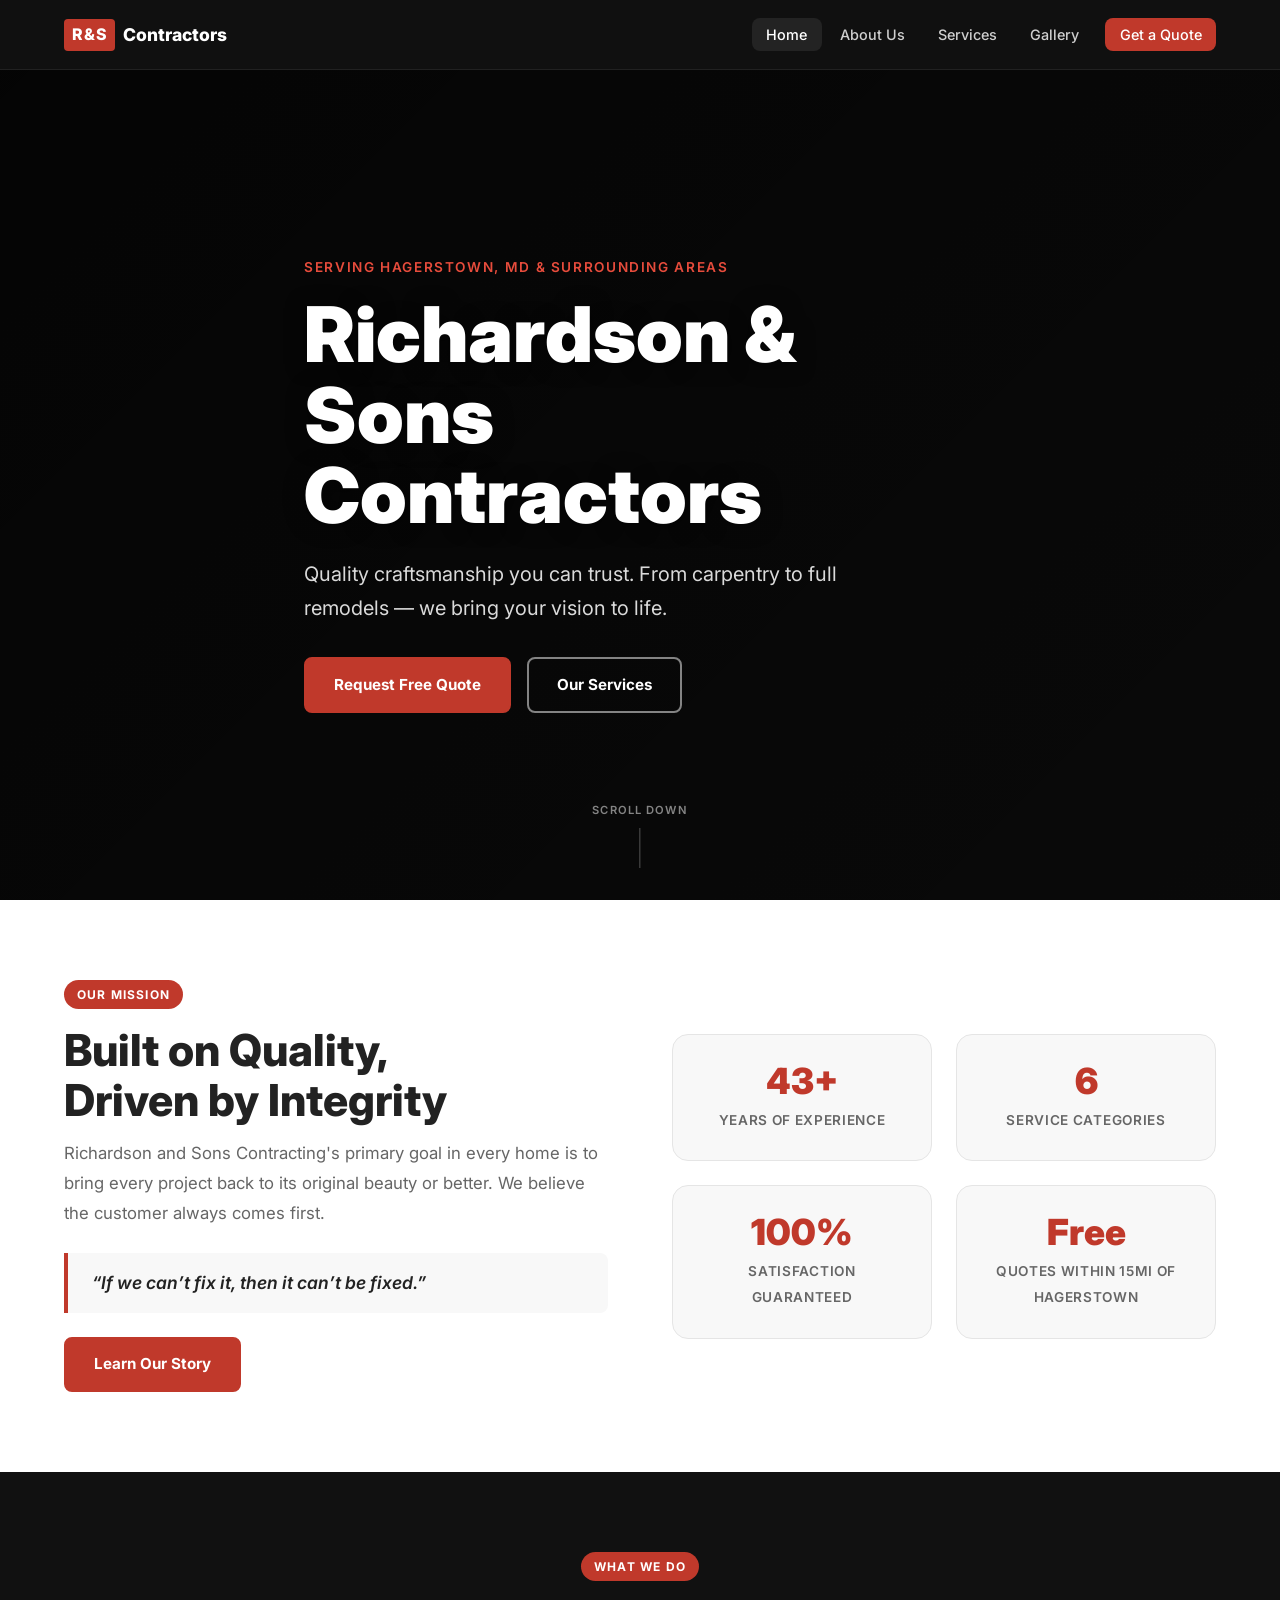
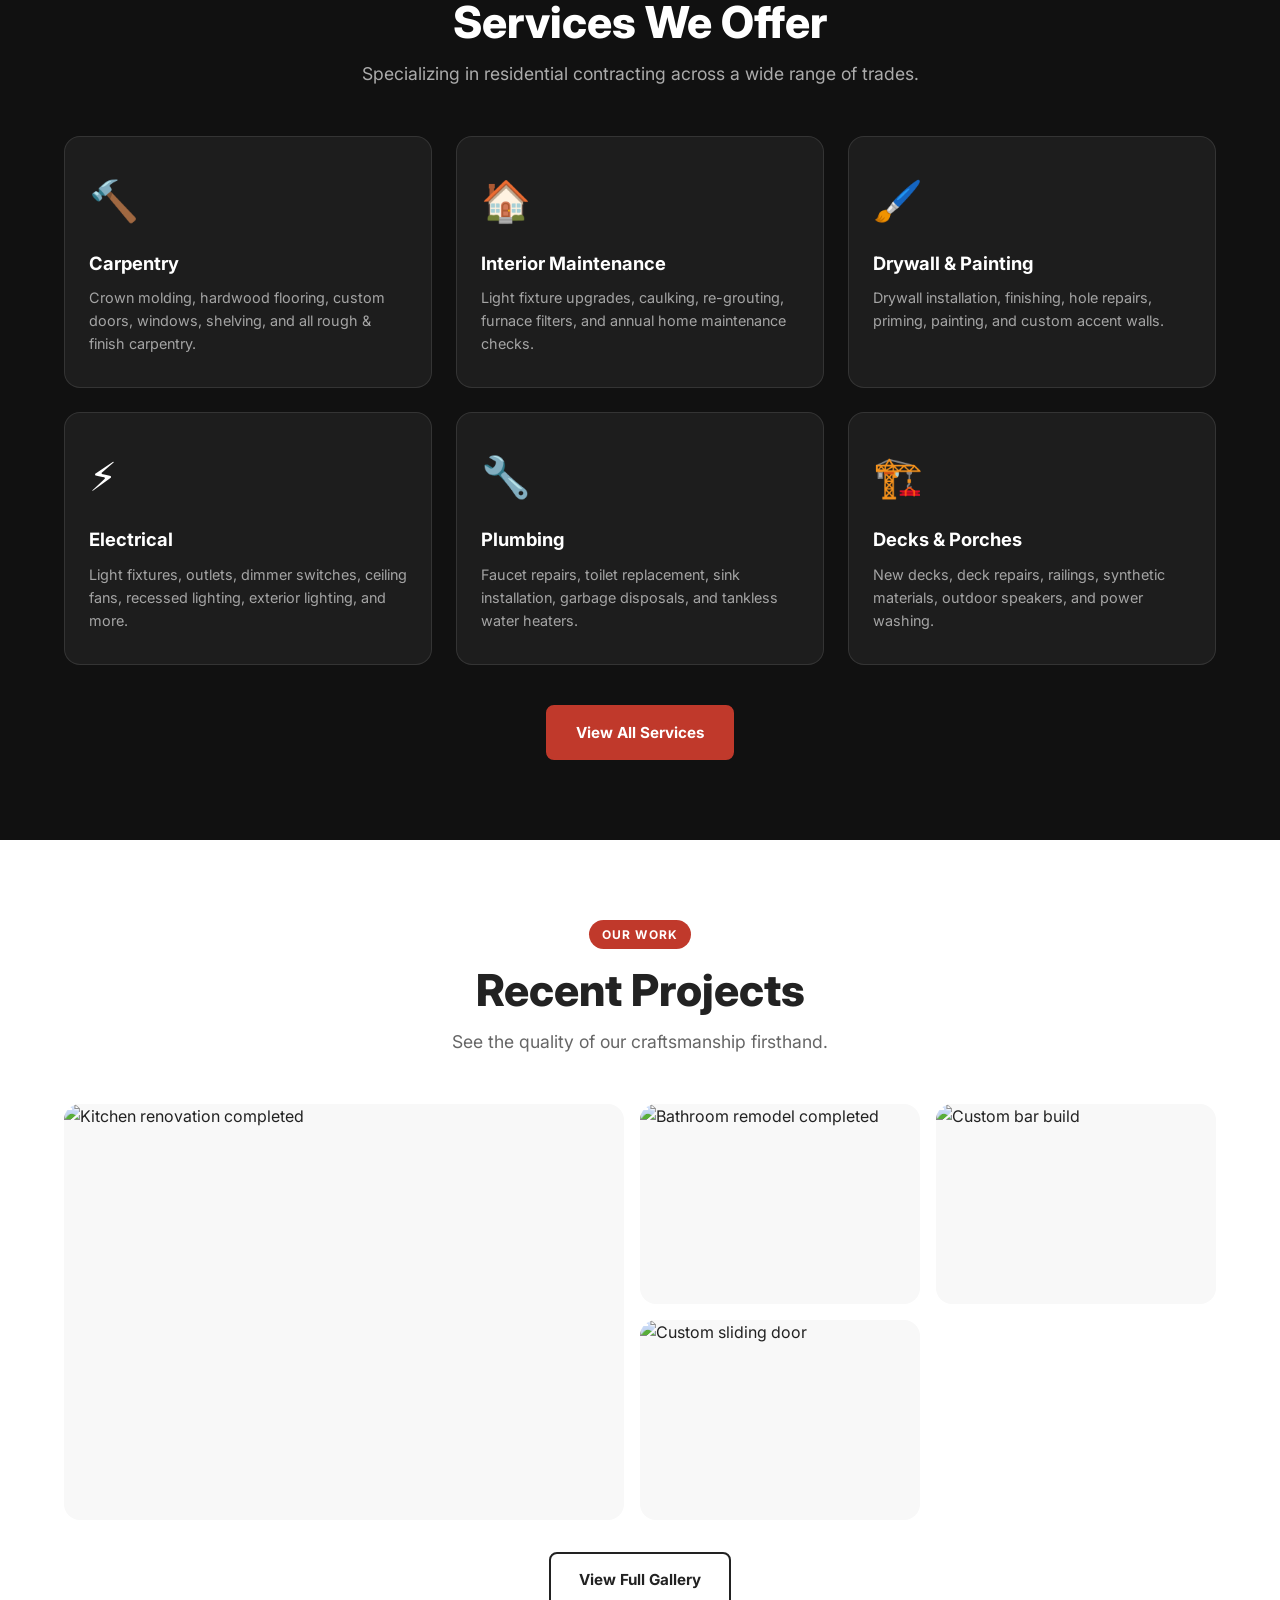
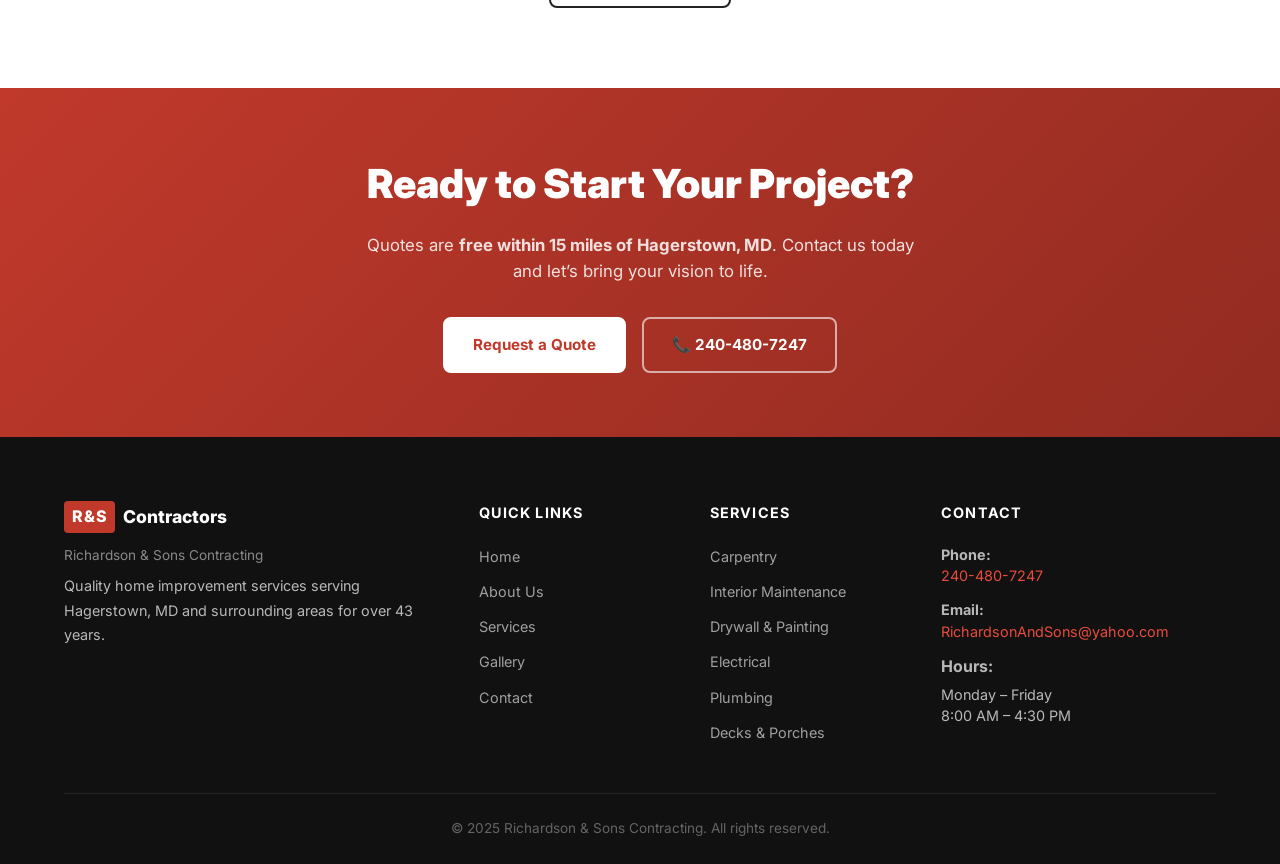
==== index.html @ 8975c7f4 "Add files via upload" ====
<!DOCTYPE html>
<html lang="en">
<head>
  <meta charset="UTF-8">
  <meta name="viewport" content="width=device-width, initial-scale=1.0">
  <meta name="description" content="Richardson & Sons Contractors - Professional home improvement services in Hagerstown, MD. Carpentry, Electrical, Plumbing, Drywall, Painting, Exterior & Interior Maintenance, Decks & Porches.">
  <title>Richardson & Sons Contractors | Home Improvement Hagerstown, MD</title>
  <link rel="stylesheet" href="css/style.css">
  <link rel="preconnect" href="https://fonts.googleapis.com">
  <link rel="preconnect" href="https://fonts.gstatic.com" crossorigin>
  <link href="https://fonts.googleapis.com/css2?family=Inter:wght@400;500;600;700;800;900&display=swap" rel="stylesheet">
</head>
<body>

  <!-- Navigation -->
  <header class="header" id="header">
    <nav class="nav container">
      <a href="index.html" class="nav__logo">
        <span class="logo-rs">R&amp;S</span>
        <span class="logo-text">Contractors</span>
      </a>
      <ul class="nav__menu" id="nav-menu">
        <li><a href="index.html" class="nav__link active">Home</a></li>
        <li><a href="about.html" class="nav__link">About Us</a></li>
        <li><a href="services.html" class="nav__link">Services</a></li>
        <li><a href="gallery.html" class="nav__link">Gallery</a></li>
        <li><a href="contact.html" class="nav__link nav__cta">Get a Quote</a></li>
      </ul>
      <button class="nav__hamburger" id="nav-toggle" aria-label="Toggle menu">
        <span></span><span></span><span></span>
      </button>
    </nav>
  </header>

  <!-- Hero Section -->
  <section class="hero">
    <div class="hero__overlay"></div>
    <div class="hero__content container">
      <p class="hero__eyebrow">Serving Hagerstown, MD &amp; Surrounding Areas</p>
      <h1 class="hero__title">Richardson &amp; Sons<br>Contractors</h1>
      <p class="hero__subtitle">Quality craftsmanship you can trust. From carpentry to full remodels &mdash; we bring your vision to life.</p>
      <div class="hero__actions">
        <a href="contact.html" class="btn btn--primary">Request Free Quote</a>
        <a href="services.html" class="btn btn--outline">Our Services</a>
      </div>
    </div>
    <div class="hero__scroll">
      <span>Scroll Down</span>
      <div class="hero__scroll-line"></div>
    </div>
  </section>

  <!-- Mission / Stats -->
  <section class="mission section">
    <div class="container">
      <div class="mission__grid">
        <div class="mission__content">
          <span class="section__tag">Our Mission</span>
          <h2 class="section__title">Built on Quality,<br>Driven by Integrity</h2>
          <p class="mission__text">Richardson and Sons Contracting's primary goal in every home is to bring every project back to its original beauty or better. We believe the customer always comes first.</p>
          <blockquote class="mission__quote">
            &ldquo;If we can&rsquo;t fix it, then it can&rsquo;t be fixed.&rdquo;
          </blockquote>
          <a href="about.html" class="btn btn--primary">Learn Our Story</a>
        </div>
        <div class="mission__stats">
          <div class="stat-card">
            <span class="stat-card__number">43+</span>
            <span class="stat-card__label">Years of Experience</span>
          </div>
          <div class="stat-card">
            <span class="stat-card__number">6</span>
            <span class="stat-card__label">Service Categories</span>
          </div>
          <div class="stat-card">
            <span class="stat-card__number">100%</span>
            <span class="stat-card__label">Satisfaction Guaranteed</span>
          </div>
          <div class="stat-card">
            <span class="stat-card__number">Free</span>
            <span class="stat-card__label">Quotes Within 15mi of Hagerstown</span>
          </div>
        </div>
      </div>
    </div>
  </section>

  <!-- Services Preview -->
  <section class="services-preview section section--dark">
    <div class="container">
      <div class="section__header">
        <span class="section__tag">What We Do</span>
        <h2 class="section__title">Services We Offer</h2>
        <p class="section__subtitle">Specializing in residential contracting across a wide range of trades.</p>
      </div>
      <div class="services__grid">
        <a href="services.html#carpentry" class="service-card">
          <div class="service-card__icon">🔨</div>
          <h3 class="service-card__title">Carpentry</h3>
          <p class="service-card__desc">Crown molding, hardwood flooring, custom doors, windows, shelving, and all rough &amp; finish carpentry.</p>
        </a>
        <a href="services.html#interior" class="service-card">
          <div class="service-card__icon">🏠</div>
          <h3 class="service-card__title">Interior Maintenance</h3>
          <p class="service-card__desc">Light fixture upgrades, caulking, re-grouting, furnace filters, and annual home maintenance checks.</p>
        </a>
        <a href="services.html#drywall" class="service-card">
          <div class="service-card__icon">🖌️</div>
          <h3 class="service-card__title">Drywall &amp; Painting</h3>
          <p class="service-card__desc">Drywall installation, finishing, hole repairs, priming, painting, and custom accent walls.</p>
        </a>
        <a href="services.html#electrical" class="service-card">
          <div class="service-card__icon">⚡</div>
          <h3 class="service-card__title">Electrical</h3>
          <p class="service-card__desc">Light fixtures, outlets, dimmer switches, ceiling fans, recessed lighting, exterior lighting, and more.</p>
        </a>
        <a href="services.html#plumbing" class="service-card">
          <div class="service-card__icon">🔧</div>
          <h3 class="service-card__title">Plumbing</h3>
          <p class="service-card__desc">Faucet repairs, toilet replacement, sink installation, garbage disposals, and tankless water heaters.</p>
        </a>
        <a href="services.html#decks" class="service-card">
          <div class="service-card__icon">🏗️</div>
          <h3 class="service-card__title">Decks &amp; Porches</h3>
          <p class="service-card__desc">New decks, deck repairs, railings, synthetic materials, outdoor speakers, and power washing.</p>
        </a>
      </div>
      <div class="services-preview__cta">
        <a href="services.html" class="btn btn--primary">View All Services</a>
      </div>
    </div>
  </section>

  <!-- Gallery Preview -->
  <section class="gallery-preview section">
    <div class="container">
      <div class="section__header">
        <span class="section__tag">Our Work</span>
        <h2 class="section__title">Recent Projects</h2>
        <p class="section__subtitle">See the quality of our craftsmanship firsthand.</p>
      </div>
      <div class="gallery-preview__grid">
        <div class="gallery-item gallery-item--large">
          <img src="images/gallery/kitchen-after.jpg" alt="Kitchen renovation completed" loading="lazy">
          <div class="gallery-item__overlay"><span>Kitchen Renovation</span></div>
        </div>
        <div class="gallery-item">
          <img src="images/gallery/bathroom-after.jpg" alt="Bathroom remodel completed" loading="lazy">
          <div class="gallery-item__overlay"><span>Bathroom Remodel</span></div>
        </div>
        <div class="gallery-item">
          <img src="images/gallery/custom-bar.jpg" alt="Custom bar build" loading="lazy">
          <div class="gallery-item__overlay"><span>Custom Bar</span></div>
        </div>
        <div class="gallery-item">
          <img src="images/gallery/sliding-door.jpg" alt="Custom sliding door" loading="lazy">
          <div class="gallery-item__overlay"><span>Custom Sliding Door</span></div>
        </div>
      </div>
      <div class="gallery-preview__cta">
        <a href="gallery.html" class="btn btn--secondary">View Full Gallery</a>
      </div>
    </div>
  </section>

  <!-- CTA Banner -->
  <section class="cta-banner">
    <div class="container">
      <div class="cta-banner__content">
        <h2 class="cta-banner__title">Ready to Start Your Project?</h2>
        <p class="cta-banner__text">Quotes are <strong>free within 15 miles of Hagerstown, MD</strong>. Contact us today and let&rsquo;s bring your vision to life.</p>
        <div class="cta-banner__actions">
          <a href="contact.html" class="btn btn--white">Request a Quote</a>
          <a href="tel:2404807247" class="btn btn--outline-white">📞 240-480-7247</a>
        </div>
      </div>
    </div>
  </section>

  <!-- Footer -->
  <footer class="footer">
    <div class="container">
      <div class="footer__grid">
        <div class="footer__brand">
          <a href="index.html" class="nav__logo">
            <span class="logo-rs">R&amp;S</span>
            <span class="logo-text">Contractors</span>
          </a>
          <p class="footer__tagline">Richardson &amp; Sons Contracting</p>
          <p class="footer__desc">Quality home improvement services serving Hagerstown, MD and surrounding areas for over 43 years.</p>
        </div>
        <div class="footer__nav">
          <h4 class="footer__heading">Quick Links</h4>
          <ul>
            <li><a href="index.html">Home</a></li>
            <li><a href="about.html">About Us</a></li>
            <li><a href="services.html">Services</a></li>
            <li><a href="gallery.html">Gallery</a></li>
            <li><a href="contact.html">Contact</a></li>
          </ul>
        </div>
        <div class="footer__services">
          <h4 class="footer__heading">Services</h4>
          <ul>
            <li><a href="services.html#carpentry">Carpentry</a></li>
            <li><a href="services.html#interior">Interior Maintenance</a></li>
            <li><a href="services.html#drywall">Drywall &amp; Painting</a></li>
            <li><a href="services.html#electrical">Electrical</a></li>
            <li><a href="services.html#plumbing">Plumbing</a></li>
            <li><a href="services.html#decks">Decks &amp; Porches</a></li>
          </ul>
        </div>
        <div class="footer__contact">
          <h4 class="footer__heading">Contact</h4>
          <p><strong>Phone:</strong><br><a href="tel:2404807247">240-480-7247</a></p>
          <p><strong>Email:</strong><br><a href="mailto:RichardsonAndSons@yahoo.com">RichardsonAndSons@yahoo.com</a></p>
          <div class="footer__hours">
            <strong>Hours:</strong>
            <p>Monday – Friday<br>8:00 AM – 4:30 PM</p>
          </div>
        </div>
      </div>
      <div class="footer__bottom">
        <p>&copy; 2025 Richardson &amp; Sons Contracting. All rights reserved.</p>
      </div>
    </div>
  </footer>

  <script src="js/main.js"></script>
</body>
</html>
---- css/style.css ----
/* =============================
   R&S Contractors - Main Styles
   ============================= */

/* --- Reset & Base --- */
*, *::before, *::after { box-sizing: border-box; margin: 0; padding: 0; }

:root {
  --color-primary: #c0392b;
  --color-primary-dark: #922b21;
  --color-primary-light: #e74c3c;
  --color-dark: #111111;
  --color-dark-2: #1a1a1a;
  --color-dark-3: #222222;
  --color-mid: #444444;
  --color-light: #f8f8f8;
  --color-white: #ffffff;
  --color-text: #222222;
  --color-text-muted: #666666;
  --color-border: #e5e5e5;
  --font: 'Inter', system-ui, -apple-system, sans-serif;
  --radius: 8px;
  --radius-lg: 16px;
  --shadow: 0 4px 20px rgba(0,0,0,0.08);
  --shadow-lg: 0 8px 40px rgba(0,0,0,0.15);
  --transition: 0.25s ease;
  --container: 1200px;
  --nav-height: 70px;
}

html { scroll-behavior: smooth; font-size: 16px; }

body {
  font-family: var(--font);
  color: var(--color-text);
  background: var(--color-white);
  line-height: 1.6;
  overflow-x: hidden;
}

img { max-width: 100%; height: auto; display: block; }
a { color: inherit; text-decoration: none; }
ul { list-style: none; }

/* --- Container --- */
.container {
  max-width: var(--container);
  margin: 0 auto;
  padding: 0 1.5rem;
}

/* --- Sections --- */
.section { padding: 5rem 0; }
.section--dark { background: var(--color-dark); color: var(--color-white); }
.section--light { background: var(--color-light); }

.section__header { text-align: center; margin-bottom: 3rem; }
.section__tag {
  display: inline-block;
  background: var(--color-primary);
  color: white;
  font-size: 0.75rem;
  font-weight: 700;
  text-transform: uppercase;
  letter-spacing: 0.1em;
  padding: 0.3rem 0.8rem;
  border-radius: 100px;
  margin-bottom: 1rem;
}
.section__title {
  font-size: clamp(1.75rem, 4vw, 2.75rem);
  font-weight: 800;
  line-height: 1.15;
  margin-bottom: 0.75rem;
}
.section--dark .section__title { color: var(--color-white); }
.section__subtitle {
  font-size: 1.1rem;
  color: var(--color-text-muted);
  max-width: 600px;
  margin: 0 auto;
}
.section--dark .section__subtitle { color: rgba(255,255,255,0.65); }

/* --- Buttons --- */
.btn {
  display: inline-flex;
  align-items: center;
  gap: 0.5rem;
  padding: 0.85rem 1.75rem;
  border-radius: var(--radius);
  font-weight: 700;
  font-size: 0.95rem;
  cursor: pointer;
  border: 2px solid transparent;
  transition: all var(--transition);
  text-align: center;
  white-space: nowrap;
}
.btn--primary {
  background: var(--color-primary);
  color: white;
  border-color: var(--color-primary);
}
.btn--primary:hover { background: var(--color-primary-dark); border-color: var(--color-primary-dark); transform: translateY(-2px); }
.btn--secondary {
  background: transparent;
  color: var(--color-text);
  border-color: var(--color-text);
}
.btn--secondary:hover { background: var(--color-text); color: white; }
.btn--outline {
  background: transparent;
  color: white;
  border-color: rgba(255,255,255,0.5);
}
.btn--outline:hover { background: rgba(255,255,255,0.1); border-color: white; }
.btn--outline-white {
  background: transparent;
  color: white;
  border-color: rgba(255,255,255,0.6);
}
.btn--outline-white:hover { background: rgba(255,255,255,0.15); }
.btn--white {
  background: white;
  color: var(--color-primary);
  border-color: white;
}
.btn--white:hover { background: var(--color-light); }
.btn--full { width: 100%; justify-content: center; }

/* =============================
   NAVIGATION
   ============================= */
.header {
  position: fixed;
  top: 0; left: 0; right: 0;
  z-index: 100;
  background: rgba(17,17,17,0.95);
  backdrop-filter: blur(10px);
  border-bottom: 1px solid rgba(255,255,255,0.07);
  height: var(--nav-height);
  transition: background var(--transition);
}
.nav {
  display: flex;
  align-items: center;
  justify-content: space-between;
  height: var(--nav-height);
}
.nav__logo {
  display: flex;
  align-items: center;
  gap: 0.5rem;
  font-weight: 800;
  font-size: 1.1rem;
}
.logo-rs {
  background: var(--color-primary);
  color: white;
  padding: 0.2rem 0.5rem;
  border-radius: 4px;
  font-size: 1rem;
  letter-spacing: 0.05em;
}
.logo-text { color: white; }

.nav__menu {
  display: flex;
  align-items: center;
  gap: 0.25rem;
}
.nav__link {
  color: rgba(255,255,255,0.8);
  font-weight: 500;
  font-size: 0.9rem;
  padding: 0.5rem 0.9rem;
  border-radius: var(--radius);
  transition: all var(--transition);
}
.nav__link:hover, .nav__link.active { color: white; background: rgba(255,255,255,0.08); }
.nav__cta {
  background: var(--color-primary) !important;
  color: white !important;
  margin-left: 0.5rem;
}
.nav__cta:hover { background: var(--color-primary-dark) !important; }

.nav__hamburger {
  display: none;
  flex-direction: column;
  gap: 5px;
  background: none;
  border: none;
  cursor: pointer;
  padding: 0.5rem;
}
.nav__hamburger span {
  display: block;
  width: 24px;
  height: 2px;
  background: white;
  border-radius: 2px;
  transition: all var(--transition);
}
.nav__hamburger.active span:nth-child(1) { transform: translateY(7px) rotate(45deg); }
.nav__hamburger.active span:nth-child(2) { opacity: 0; }
.nav__hamburger.active span:nth-child(3) { transform: translateY(-7px) rotate(-45deg); }

/* =============================
   HERO
   ============================= */
.hero {
  min-height: 100vh;
  position: relative;
  display: flex;
  align-items: center;
  background: url('../images/hero-bg.jpg') center/cover no-repeat;
  background-color: var(--color-dark);
  padding-top: var(--nav-height);
}
.hero__overlay {
  position: absolute; inset: 0;
  background: linear-gradient(135deg, rgba(0,0,0,0.75) 0%, rgba(0,0,0,0.45) 100%);
}
.hero__content {
  position: relative;
  z-index: 1;
  color: white;
  max-width: 720px;
  padding: 4rem 1.5rem;
}
.hero__eyebrow {
  font-size: 0.85rem;
  font-weight: 600;
  text-transform: uppercase;
  letter-spacing: 0.12em;
  color: var(--color-primary-light);
  margin-bottom: 1rem;
}
.hero__title {
  font-size: clamp(2.5rem, 6vw, 5rem);
  font-weight: 900;
  line-height: 1.05;
  margin-bottom: 1.25rem;
  text-shadow: 0 2px 20px rgba(0,0,0,0.5);
}
.hero__subtitle {
  font-size: clamp(1rem, 2vw, 1.25rem);
  color: rgba(255,255,255,0.85);
  margin-bottom: 2rem;
  max-width: 560px;
  line-height: 1.7;
}
.hero__actions { display: flex; gap: 1rem; flex-wrap: wrap; }
.hero__scroll {
  position: absolute;
  bottom: 2rem;
  left: 50%;
  transform: translateX(-50%);
  display: flex;
  flex-direction: column;
  align-items: center;
  gap: 0.5rem;
  color: rgba(255,255,255,0.5);
  font-size: 0.7rem;
  font-weight: 600;
  text-transform: uppercase;
  letter-spacing: 0.1em;
}
.hero__scroll-line {
  width: 1px;
  height: 40px;
  background: rgba(255,255,255,0.3);
  animation: scrollPulse 1.5s ease-in-out infinite;
}
@keyframes scrollPulse {
  0%, 100% { opacity: 0.3; transform: scaleY(1); }
  50% { opacity: 1; transform: scaleY(1.2); }
}

/* =============================
   PAGE HERO
   ============================= */
.page-hero {
  min-height: 35vh;
  position: relative;
  display: flex;
  align-items: flex-end;
  background: url('../images/hero-bg.jpg') center/cover no-repeat;
  background-color: var(--color-dark);
  padding-top: var(--nav-height);
}
.page-hero__overlay {
  position: absolute; inset: 0;
  background: linear-gradient(to bottom, rgba(0,0,0,0.5), rgba(0,0,0,0.75));
}
.page-hero__content {
  position: relative;
  z-index: 1;
  color: white;
  padding: 3rem 1.5rem;
}
.page-hero__title {
  font-size: clamp(2rem, 5vw, 3.5rem);
  font-weight: 900;
  line-height: 1.1;
  margin-top: 0.5rem;
}

/* =============================
   MISSION
   ============================= */
.mission__grid {
  display: grid;
  grid-template-columns: 1fr 1fr;
  gap: 4rem;
  align-items: center;
}
.mission__text {
  font-size: 1.05rem;
  color: var(--color-text-muted);
  margin-bottom: 1.25rem;
  line-height: 1.8;
}
.mission__quote {
  border-left: 4px solid var(--color-primary);
  padding: 1rem 1.5rem;
  margin: 1.5rem 0;
  font-style: italic;
  font-size: 1.1rem;
  font-weight: 600;
  color: var(--color-text);
  background: var(--color-light);
  border-radius: 0 var(--radius) var(--radius) 0;
}
.mission__stats {
  display: grid;
  grid-template-columns: 1fr 1fr;
  gap: 1.5rem;
}
.stat-card {
  background: var(--color-light);
  border-radius: var(--radius-lg);
  padding: 1.75rem 1.5rem;
  text-align: center;
  border: 1px solid var(--color-border);
  transition: all var(--transition);
}
.stat-card:hover { transform: translateY(-4px); box-shadow: var(--shadow); }
.stat-card__number {
  display: block;
  font-size: 2.25rem;
  font-weight: 900;
  color: var(--color-primary);
  line-height: 1;
  margin-bottom: 0.5rem;
}
.stat-card__label {
  font-size: 0.85rem;
  font-weight: 600;
  color: var(--color-text-muted);
  text-transform: uppercase;
  letter-spacing: 0.05em;
}

/* =============================
   SERVICES PREVIEW
   ============================= */
.services__grid {
  display: grid;
  grid-template-columns: repeat(3, 1fr);
  gap: 1.5rem;
  margin-bottom: 2.5rem;
}
.service-card {
  background: rgba(255,255,255,0.05);
  border: 1px solid rgba(255,255,255,0.1);
  border-radius: var(--radius-lg);
  padding: 2rem 1.5rem;
  display: block;
  transition: all var(--transition);
  cursor: pointer;
}
.service-card:hover {
  background: rgba(255,255,255,0.08);
  border-color: var(--color-primary);
  transform: translateY(-4px);
}
.service-card__icon { font-size: 2.5rem; margin-bottom: 1rem; }
.service-card__title {
  font-size: 1.15rem;
  font-weight: 700;
  color: white;
  margin-bottom: 0.5rem;
}
.service-card__desc {
  font-size: 0.9rem;
  color: rgba(255,255,255,0.6);
  line-height: 1.6;
}
.services-preview__cta { text-align: center; margin-top: 1rem; }

/* =============================
   GALLERY PREVIEW
   ============================= */
.gallery-preview__grid {
  display: grid;
  grid-template-columns: 2fr 1fr 1fr;
  grid-template-rows: auto auto;
  gap: 1rem;
  margin-bottom: 2rem;
}
.gallery-item { position: relative; overflow: hidden; border-radius: var(--radius-lg); background: var(--color-light); }
.gallery-item img {
  width: 100%;
  height: 100%;
  object-fit: cover;
  transition: transform 0.4s ease;
  min-height: 200px;
}
.gallery-item:hover img { transform: scale(1.05); }
.gallery-item--large { grid-row: span 2; }
.gallery-item--large img { min-height: 400px; }
.gallery-item__overlay {
  position: absolute; inset: 0;
  background: linear-gradient(to top, rgba(0,0,0,0.6) 0%, transparent 60%);
  display: flex;
  align-items: flex-end;
  padding: 1.25rem;
  opacity: 0;
  transition: opacity var(--transition);
}
.gallery-item:hover .gallery-item__overlay { opacity: 1; }
.gallery-item__overlay span {
  color: white;
  font-weight: 700;
  font-size: 0.95rem;
}
.gallery-preview__cta { text-align: center; }

/* =============================
   CTA BANNER
   ============================= */
.cta-banner {
  background: linear-gradient(135deg, var(--color-primary), var(--color-primary-dark));
  padding: 4rem 0;
}
.cta-banner__content { text-align: center; color: white; }
.cta-banner__title {
  font-size: clamp(1.75rem, 4vw, 2.5rem);
  font-weight: 900;
  margin-bottom: 1rem;
}
.cta-banner__text {
  font-size: 1.05rem;
  color: rgba(255,255,255,0.85);
  margin-bottom: 2rem;
  max-width: 560px;
  margin-left: auto;
  margin-right: auto;
}
.cta-banner__actions { display: flex; gap: 1rem; justify-content: center; flex-wrap: wrap; }

/* =============================
   FOOTER
   ============================= */
.footer {
  background: var(--color-dark);
  color: rgba(255,255,255,0.7);
  padding: 4rem 0 0;
}
.footer__grid {
  display: grid;
  grid-template-columns: 2fr 1fr 1fr 1.5fr;
  gap: 3rem;
  padding-bottom: 3rem;
  border-bottom: 1px solid rgba(255,255,255,0.08);
}
.footer__tagline { color: rgba(255,255,255,0.5); font-size: 0.85rem; margin: 0.75rem 0 0.5rem; }
.footer__desc { font-size: 0.9rem; line-height: 1.7; }
.footer__heading {
  color: white;
  font-weight: 700;
  font-size: 0.9rem;
  text-transform: uppercase;
  letter-spacing: 0.08em;
  margin-bottom: 1.25rem;
}
.footer__nav ul, .footer__services ul {
  display: flex;
  flex-direction: column;
  gap: 0.6rem;
}
.footer__nav a, .footer__services a {
  font-size: 0.9rem;
  color: rgba(255,255,255,0.6);
  transition: color var(--transition);
}
.footer__nav a:hover, .footer__services a:hover { color: white; }
.footer__contact p { font-size: 0.9rem; margin-bottom: 0.75rem; line-height: 1.5; }
.footer__contact a { color: var(--color-primary-light); }
.footer__contact a:hover { text-decoration: underline; }
.footer__hours { margin-top: 0.75rem; }
.footer__hours p { margin-top: 0.25rem; font-size: 0.9rem; }
.footer__bottom {
  padding: 1.5rem 0;
  text-align: center;
  font-size: 0.85rem;
  color: rgba(255,255,255,0.35);
}

/* =============================
   ABOUT PAGE
   ============================= */
.about__grid {
  display: grid;
  grid-template-columns: 1fr 1.2fr;
  gap: 4rem;
  align-items: start;
}
.about__image-wrapper {
  position: relative;
  border-radius: var(--radius-lg);
  overflow: hidden;
}
.about__image-wrapper img {
  width: 100%;
  object-fit: cover;
  border-radius: var(--radius-lg);
}
.about__image-badge {
  position: absolute;
  bottom: 1.5rem;
  right: 1.5rem;
  background: var(--color-primary);
  color: white;
  padding: 1rem 1.25rem;
  border-radius: var(--radius);
  text-align: center;
}
.badge__number { display: block; font-size: 1.75rem; font-weight: 900; line-height: 1; }
.badge__label { font-size: 0.7rem; font-weight: 600; text-transform: uppercase; letter-spacing: 0.08em; opacity: 0.9; }

.about__content-col p {
  font-size: 1rem;
  line-height: 1.8;
  color: var(--color-text-muted);
  margin-bottom: 1rem;
}
.about__quote {
  border-left: 4px solid var(--color-primary);
  padding: 1.25rem 1.5rem;
  margin: 1.5rem 0;
  font-style: italic;
  font-size: 1rem;
  font-weight: 600;
  color: var(--color-text);
  background: var(--color-light);
  border-radius: 0 var(--radius) var(--radius) 0;
  line-height: 1.7;
}

/* Values */
.values__grid {
  display: grid;
  grid-template-columns: repeat(4, 1fr);
  gap: 1.5rem;
}
.value-card {
  background: white;
  border-radius: var(--radius-lg);
  padding: 2rem 1.5rem;
  text-align: center;
  border: 1px solid var(--color-border);
  box-shadow: var(--shadow);
  transition: all var(--transition);
}
.value-card:hover { transform: translateY(-4px); box-shadow: var(--shadow-lg); }
.value-card__icon { font-size: 2.5rem; margin-bottom: 1rem; }
.value-card h3 { font-size: 1rem; font-weight: 700; margin-bottom: 0.5rem; }
.value-card p { font-size: 0.9rem; color: var(--color-text-muted); line-height: 1.6; }

/* =============================
   SERVICES PAGE
   ============================= */
.services-nav {
  padding: 1.5rem 0;
  border-bottom: 1px solid var(--color-border);
  position: sticky;
  top: var(--nav-height);
  z-index: 50;
}
.services-nav__label {
  font-size: 0.8rem;
  font-weight: 700;
  text-transform: uppercase;
  letter-spacing: 0.08em;
  color: var(--color-text-muted);
  margin-bottom: 0.75rem;
}
.services-nav__links {
  display: flex;
  flex-wrap: wrap;
  gap: 0.5rem;
}
.services-nav__link {
  display: inline-flex;
  align-items: center;
  gap: 0.4rem;
  padding: 0.4rem 0.85rem;
  border-radius: 100px;
  border: 1px solid var(--color-border);
  font-size: 0.85rem;
  font-weight: 600;
  color: var(--color-text-muted);
  background: white;
  transition: all var(--transition);
  white-space: nowrap;
}
.services-nav__link:hover {
  background: var(--color-primary);
  border-color: var(--color-primary);
  color: white;
}
.service-section__grid {
  display: grid;
  grid-template-columns: 1fr 1fr;
  gap: 4rem;
  align-items: start;
}
.service-section__grid--reverse { direction: rtl; }
.service-section__grid--reverse > * { direction: ltr; }
.service-section__image { border-radius: var(--radius-lg); overflow: hidden; }
.service-section__image img { width: 100%; object-fit: cover; min-height: 320px; }
.service-section__icon { font-size: 3rem; margin-bottom: 0.75rem; }
.service-section__title {
  font-size: clamp(1.5rem, 3vw, 2.25rem);
  font-weight: 800;
  margin-bottom: 1.5rem;
}
.service-list { display: flex; flex-direction: column; gap: 0.6rem; }
.service-list li {
  display: flex;
  align-items: flex-start;
  gap: 0.75rem;
  font-size: 0.95rem;
  padding: 0.5rem 0;
  border-bottom: 1px solid var(--color-border);
  color: var(--color-text);
}
.service-list li::before {
  content: '✓';
  color: var(--color-primary);
  font-weight: 800;
  font-size: 0.9rem;
  flex-shrink: 0;
  margin-top: 0.1rem;
}
.section--light .service-list li { border-bottom-color: #ddd; }

/* =============================
   GALLERY PAGE
   ============================= */
.gallery__project { margin-bottom: 1rem; }
.gallery__project-title {
  font-size: 1.75rem;
  font-weight: 800;
  margin-bottom: 1.5rem;
  color: var(--color-text);
}
.gallery__stage { margin-bottom: 1.5rem; }
.gallery__stage-label {
  display: inline-block;
  font-size: 0.8rem;
  font-weight: 700;
  text-transform: uppercase;
  letter-spacing: 0.08em;
  padding: 0.3rem 0.8rem;
  border-radius: 100px;
  margin-bottom: 0.75rem;
}
.gallery__stage-label--before { background: #fef3c7; color: #92400e; }
.gallery__stage-label--during { background: #dbeafe; color: #1e40af; }
.gallery__stage-label--after { background: #d1fae5; color: #065f46; }
.gallery__grid { display: grid; gap: 1rem; }
.gallery__grid--3 { grid-template-columns: repeat(3, 1fr); }
.gallery__grid--2 { grid-template-columns: repeat(2, 1fr); }
.gallery__grid--1-center { justify-content: center; max-width: 600px; }
.gallery__grid .gallery-item img {
  width: 100%;
  height: 260px;
  object-fit: cover;
  border-radius: var(--radius);
  transition: transform 0.4s ease;
}
.gallery__grid .gallery-item:hover img { transform: scale(1.03); }
.gallery-item--featured img { height: 340px !important; }
.gallery__divider { height: 1px; background: var(--color-border); margin: 3rem 0; }
.gallery-item__label {
  position: absolute;
  top: 0.75rem;
  left: 0.75rem;
  font-size: 0.75rem;
  font-weight: 700;
  text-transform: uppercase;
  letter-spacing: 0.07em;
  padding: 0.3rem 0.7rem;
  border-radius: 100px;
  z-index: 2;
}
.gallery-item__label--before { background: #fef3c7; color: #92400e; }
.gallery-item__label--during { background: #dbeafe; color: #1e40af; }
.gallery-item__label--after { background: #d1fae5; color: #065f46; }

/* =============================
   CONTACT PAGE
   ============================= */
.contact__grid {
  display: grid;
  grid-template-columns: 1fr 1.1fr;
  gap: 4rem;
  align-items: start;
}
.contact__intro {
  font-size: 1.05rem;
  color: var(--color-text-muted);
  margin-bottom: 2rem;
  line-height: 1.7;
}
.contact__details { display: flex; flex-direction: column; gap: 1.25rem; margin-bottom: 2rem; }
.contact-detail {
  display: flex;
  align-items: flex-start;
  gap: 1rem;
  padding: 1rem;
  background: var(--color-light);
  border-radius: var(--radius);
}
.contact-detail__icon { font-size: 1.5rem; flex-shrink: 0; }
.contact-detail__text { display: flex; flex-direction: column; gap: 0.2rem; }
.contact-detail__text strong { font-size: 0.85rem; text-transform: uppercase; letter-spacing: 0.05em; color: var(--color-text-muted); }
.contact-detail__text a, .contact-detail__text span { font-size: 1rem; font-weight: 600; }
.contact-detail__text a { color: var(--color-primary); }
.contact__quote-note {
  display: flex;
  gap: 0.75rem;
  padding: 1rem 1.25rem;
  background: #fef9f0;
  border: 1px solid #fde68a;
  border-radius: var(--radius);
  font-size: 0.9rem;
  line-height: 1.6;
}
.quote-note__icon { font-size: 1.25rem; flex-shrink: 0; }
.contact__form-card {
  background: white;
  border-radius: var(--radius-lg);
  padding: 2.5rem;
  box-shadow: var(--shadow-lg);
  border: 1px solid var(--color-border);
}
.contact__form-title {
  font-size: 1.5rem;
  font-weight: 800;
  margin-bottom: 0.5rem;
}
.contact__form-subtitle { color: var(--color-text-muted); font-size: 0.9rem; margin-bottom: 1.75rem; }
.contact-form { display: flex; flex-direction: column; gap: 1.25rem; }
.form-group { display: flex; flex-direction: column; gap: 0.4rem; }
.form-row { display: grid; grid-template-columns: 1fr 1fr; gap: 1rem; }
.form-label { font-size: 0.85rem; font-weight: 600; color: var(--color-text); }
.form-input {
  padding: 0.75rem 1rem;
  border: 1.5px solid var(--color-border);
  border-radius: var(--radius);
  font-size: 0.95rem;
  font-family: var(--font);
  transition: border-color var(--transition);
  color: var(--color-text);
  background: white;
}
.form-input:focus { outline: none; border-color: var(--color-primary); box-shadow: 0 0 0 3px rgba(192,57,43,0.1); }
.form-select { cursor: pointer; appearance: none; background-image: url("data:image/svg+xml,%3Csvg xmlns='http://www.w3.org/2000/svg' width='12' height='12' viewBox='0 0 24 24'%3E%3Cpath d='M7 10l5 5 5-5z' fill='%23666'/%3E%3C/svg%3E"); background-repeat: no-repeat; background-position: right 1rem center; }
.form-textarea { resize: vertical; min-height: 100px; }

/* =============================
   RESPONSIVE
   ============================= */
@media (max-width: 1024px) {
  .mission__grid { grid-template-columns: 1fr; gap: 3rem; }
  .about__grid { grid-template-columns: 1fr; }
  .values__grid { grid-template-columns: repeat(2, 1fr); }
  .footer__grid { grid-template-columns: 1fr 1fr; gap: 2rem; }
  .services__grid { grid-template-columns: repeat(2, 1fr); }
  .gallery-preview__grid { grid-template-columns: 1fr 1fr; }
  .gallery-item--large { grid-row: auto; }
  .gallery-item--large img { min-height: 250px; }
}

@media (max-width: 768px) {
  :root { --nav-height: 64px; }
  .section { padding: 3.5rem 0; }

  .nav__menu {
    position: fixed;
    top: var(--nav-height); left: 0; right: 0;
    background: rgba(17,17,17,0.98);
    flex-direction: column;
    gap: 0;
    padding: 1rem 1.5rem 2rem;
    transform: translateY(-110%);
    transition: transform 0.35s ease;
    border-top: 1px solid rgba(255,255,255,0.08);
  }
  .nav__menu.open { transform: translateY(0); }
  .nav__link { width: 100%; padding: 0.85rem 1rem; font-size: 1rem; }
  .nav__cta { margin-left: 0; margin-top: 0.5rem; text-align: center; justify-content: center; }
  .nav__hamburger { display: flex; }

  .hero__content { max-width: 100%; }
  .hero__actions { flex-direction: column; }
  .hero__actions .btn { text-align: center; justify-content: center; }

  .services__grid { grid-template-columns: 1fr; }
  .gallery-preview__grid { grid-template-columns: 1fr; }
  .service-section__grid { grid-template-columns: 1fr; }
  .service-section__grid--reverse { direction: ltr; }
  .services-nav { position: static; overflow-x: auto; }
  .services-nav__links { flex-wrap: nowrap; overflow-x: auto; padding-bottom: 0.5rem; }
  .contact__grid { grid-template-columns: 1fr; }
  .about__grid { grid-template-columns: 1fr; }
  .gallery__grid--3 { grid-template-columns: 1fr 1fr; }
  .gallery__grid--2 { grid-template-columns: 1fr; }
  .values__grid { grid-template-columns: 1fr 1fr; }
  .mission__stats { grid-template-columns: 1fr 1fr; }
  .footer__grid { grid-template-columns: 1fr 1fr; }
  .form-row { grid-template-columns: 1fr; }
  .contact__form-card { padding: 1.75rem 1.25rem; }
  .cta-banner__actions { flex-direction: column; align-items: center; }
}

@media (max-width: 480px) {
  .section__title { font-size: 1.6rem; }
  .gallery__grid--3 { grid-template-columns: 1fr; }
  .values__grid { grid-template-columns: 1fr; }
  .footer__grid { grid-template-columns: 1fr; }
  .mission__stats { grid-template-columns: 1fr 1fr; }
}

/* =============================
   UTILITY ANIMATIONS
   ============================= */
@media (prefers-reduced-motion: no-preference) {
  .fade-in {
    opacity: 0;
    transform: translateY(20px);
    transition: opacity 0.6s ease, transform 0.6s ease;
  }
  .fade-in.visible {
    opacity: 1;
    transform: translateY(0);
  }
}
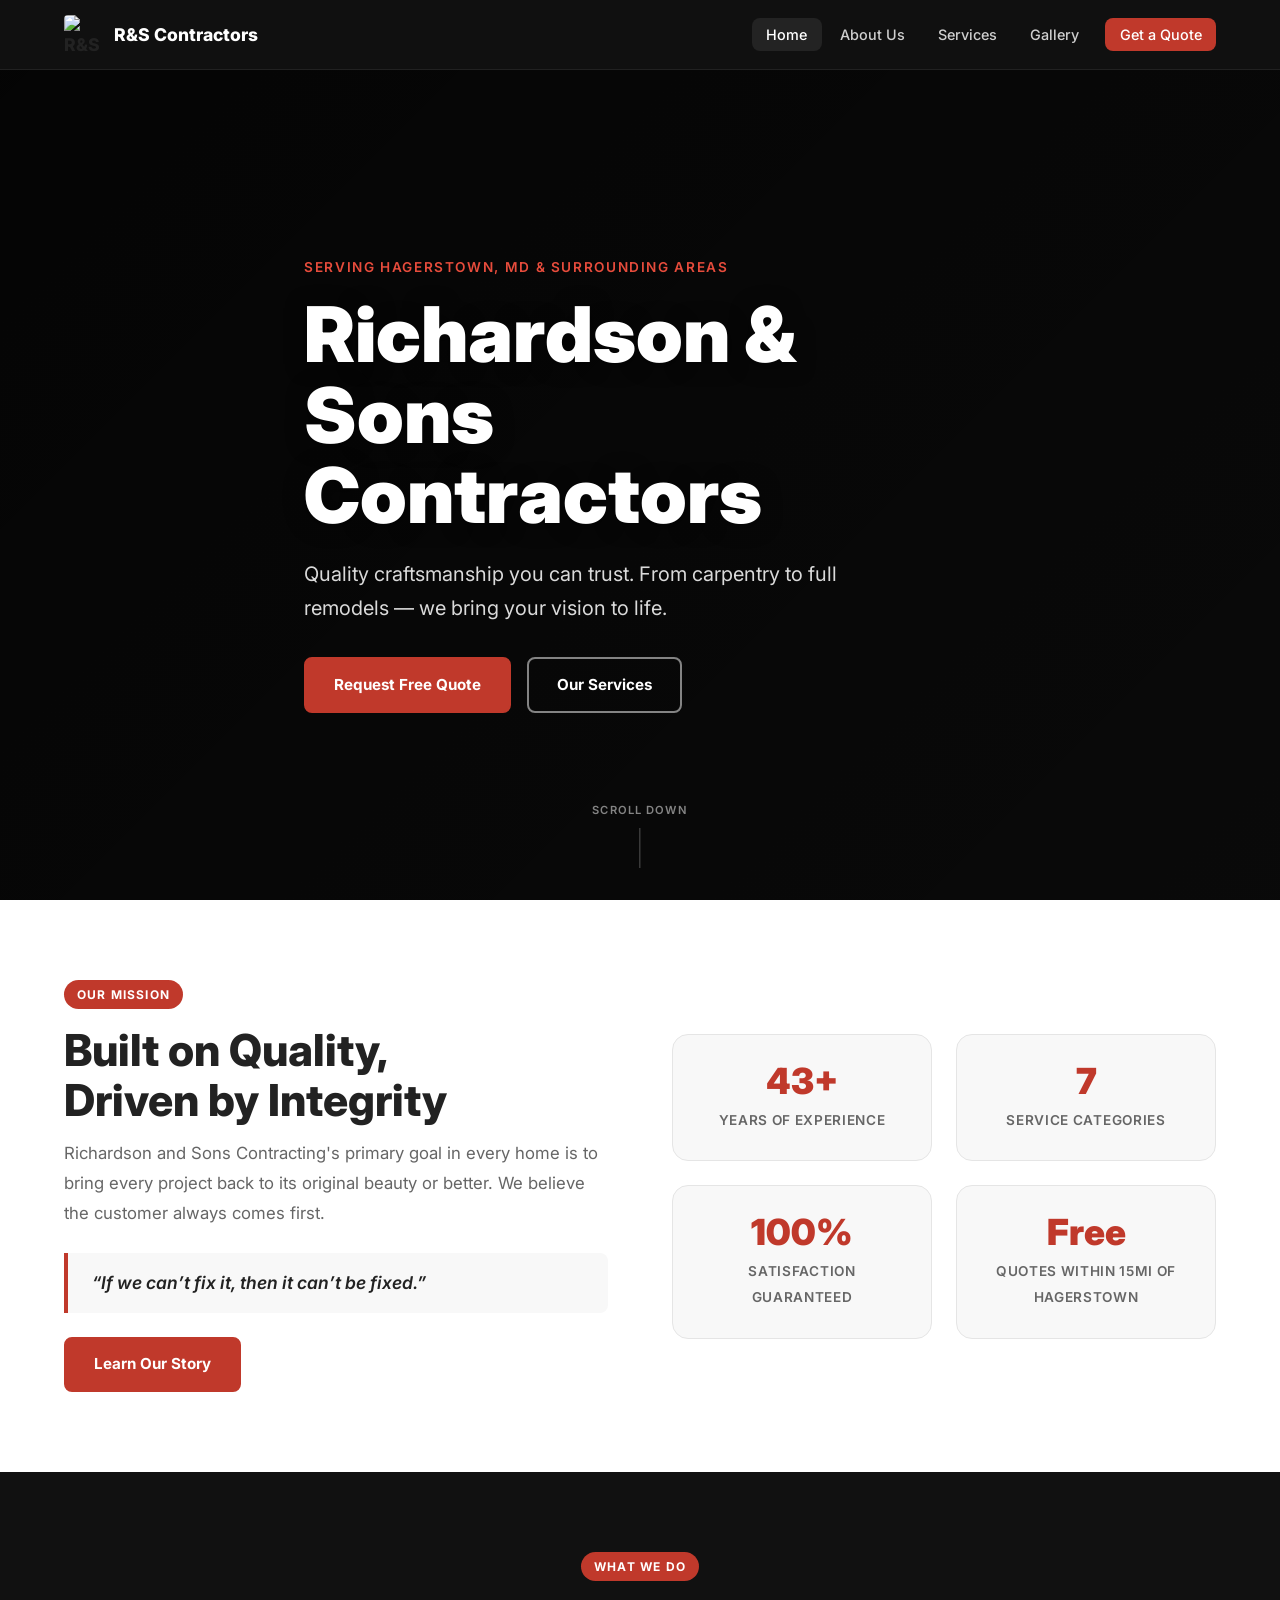
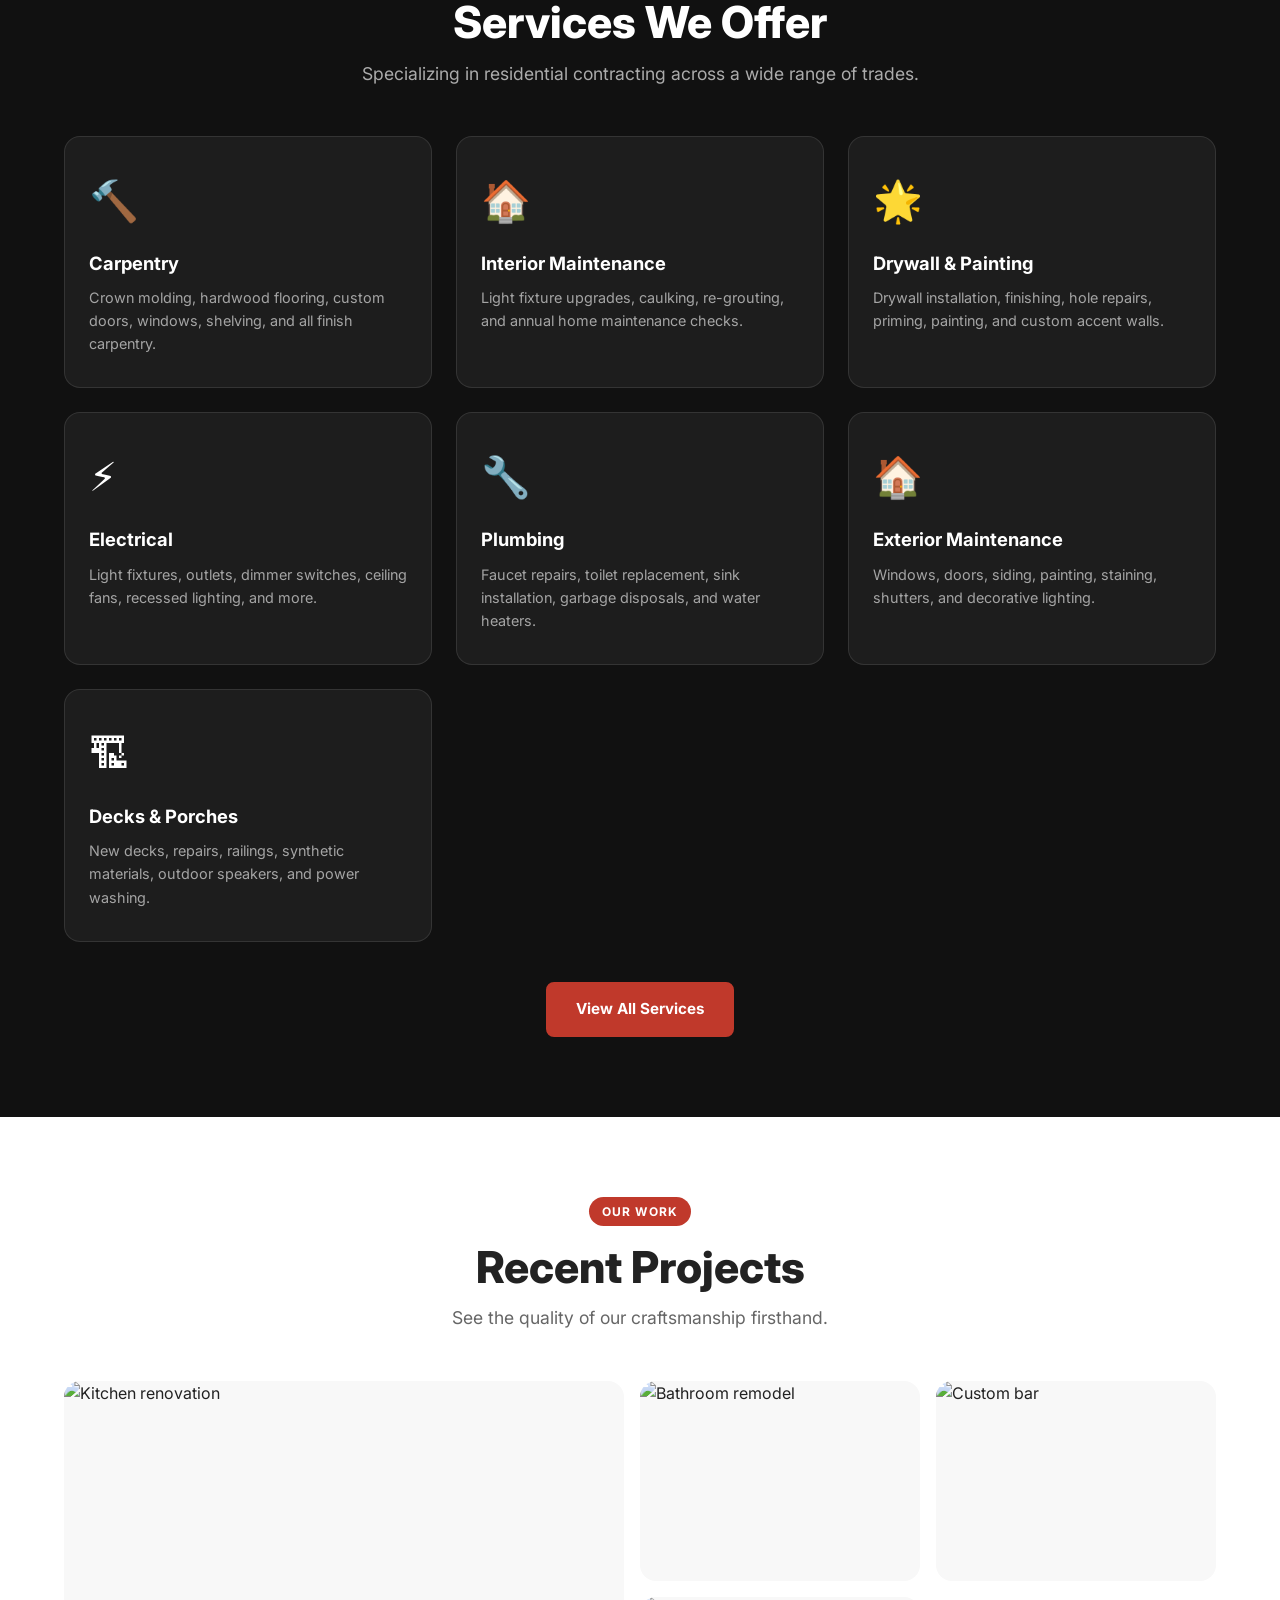
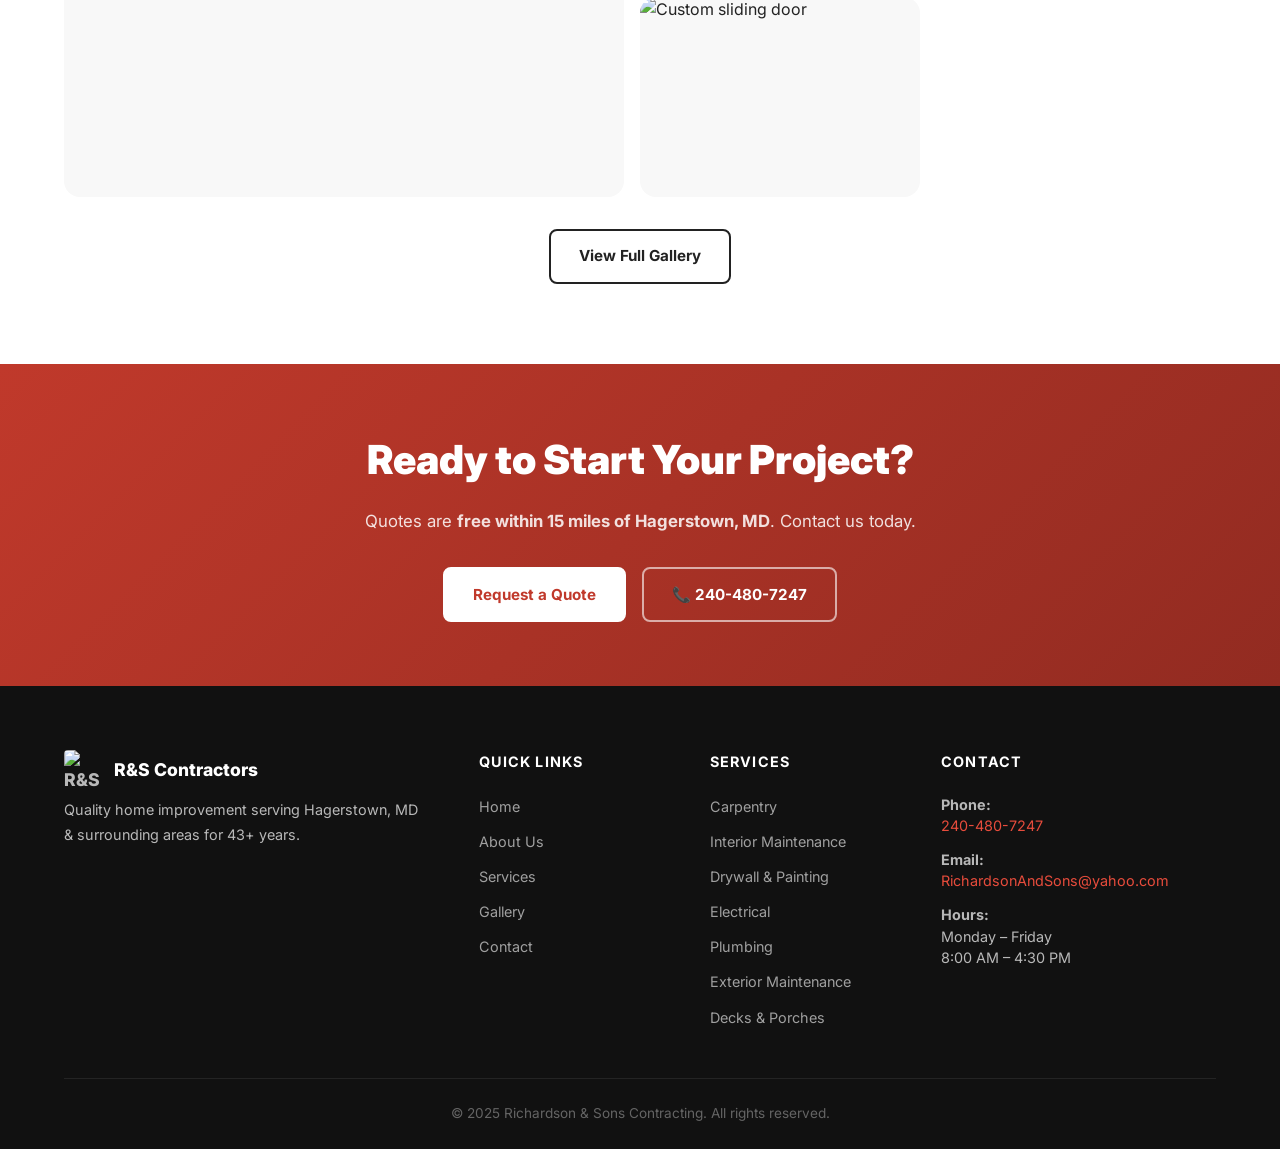
==== commit c4c472e4: "Add files via upload" ====
--- a/index.html
+++ b/index.html
@@ -3,7 +3,7 @@
 <head>
   <meta charset="UTF-8">
   <meta name="viewport" content="width=device-width, initial-scale=1.0">
-  <meta name="description" content="Richardson & Sons Contractors - Professional home improvement services in Hagerstown, MD. Carpentry, Electrical, Plumbing, Drywall, Painting, Exterior & Interior Maintenance, Decks & Porches.">
+  <meta name="description" content="Richardson & Sons Contractors - Professional home improvement services in Hagerstown, MD.">
   <title>Richardson & Sons Contractors | Home Improvement Hagerstown, MD</title>
   <link rel="stylesheet" href="css/style.css">
   <link rel="preconnect" href="https://fonts.googleapis.com">
@@ -11,13 +11,11 @@
   <link href="https://fonts.googleapis.com/css2?family=Inter:wght@400;500;600;700;800;900&display=swap" rel="stylesheet">
 </head>
 <body>
-
-  <!-- Navigation -->
   <header class="header" id="header">
     <nav class="nav container">
       <a href="index.html" class="nav__logo">
-        <span class="logo-rs">R&amp;S</span>
-        <span class="logo-text">Contractors</span>
+        <img src="https://lh3.googleusercontent.com/sitesv/AA5AbUAFT99tJHUBON7bnLKGSyRRnC-hgHHC0fGgb5TIWQOvd4Y8LiCoKUPbqnejHR2A7XwPrjCLIhzZGyOz2mHUZJaOZaVQX6I9s0nLk_oSkyygWYM5lHu0TF5UVl8Ro8L2fCy88fMLeZf9lKJCNC4jeW4-Hd8YTACdNSyidzrJWbQTVSr5PvQKKilkjZk=w200" alt="R&S Contractors Logo" class="logo-img">
+        <span class="logo-text">R&amp;S Contractors</span>
       </a>
       <ul class="nav__menu" id="nav-menu">
         <li><a href="index.html" class="nav__link active">Home</a></li>
@@ -32,8 +30,7 @@
     </nav>
   </header>
 
-  <!-- Hero Section -->
-  <section class="hero">
+  <section class="hero" style="background-image:url('https://lh3.googleusercontent.com/sitesv/[base64]w1200')">
     <div class="hero__overlay"></div>
     <div class="hero__content container">
       <p class="hero__eyebrow">Serving Hagerstown, MD &amp; Surrounding Areas</p>
@@ -44,13 +41,9 @@
         <a href="services.html" class="btn btn--outline">Our Services</a>
       </div>
     </div>
-    <div class="hero__scroll">
-      <span>Scroll Down</span>
-      <div class="hero__scroll-line"></div>
-    </div>
+    <div class="hero__scroll"><span>Scroll Down</span><div class="hero__scroll-line"></div></div>
   </section>
 
-  <!-- Mission / Stats -->
   <section class="mission section">
     <div class="container">
       <div class="mission__grid">
@@ -58,34 +51,19 @@
           <span class="section__tag">Our Mission</span>
           <h2 class="section__title">Built on Quality,<br>Driven by Integrity</h2>
           <p class="mission__text">Richardson and Sons Contracting's primary goal in every home is to bring every project back to its original beauty or better. We believe the customer always comes first.</p>
-          <blockquote class="mission__quote">
-            &ldquo;If we can&rsquo;t fix it, then it can&rsquo;t be fixed.&rdquo;
-          </blockquote>
+          <blockquote class="mission__quote">&ldquo;If we can&rsquo;t fix it, then it can&rsquo;t be fixed.&rdquo;</blockquote>
           <a href="about.html" class="btn btn--primary">Learn Our Story</a>
         </div>
         <div class="mission__stats">
-          <div class="stat-card">
-            <span class="stat-card__number">43+</span>
-            <span class="stat-card__label">Years of Experience</span>
-          </div>
-          <div class="stat-card">
-            <span class="stat-card__number">6</span>
-            <span class="stat-card__label">Service Categories</span>
-          </div>
-          <div class="stat-card">
-            <span class="stat-card__number">100%</span>
-            <span class="stat-card__label">Satisfaction Guaranteed</span>
-          </div>
-          <div class="stat-card">
-            <span class="stat-card__number">Free</span>
-            <span class="stat-card__label">Quotes Within 15mi of Hagerstown</span>
-          </div>
+          <div class="stat-card"><span class="stat-card__number">43+</span><span class="stat-card__label">Years of Experience</span></div>
+          <div class="stat-card"><span class="stat-card__number">7</span><span class="stat-card__label">Service Categories</span></div>
+          <div class="stat-card"><span class="stat-card__number">100%</span><span class="stat-card__label">Satisfaction Guaranteed</span></div>
+          <div class="stat-card"><span class="stat-card__number">Free</span><span class="stat-card__label">Quotes Within 15mi of Hagerstown</span></div>
         </div>
       </div>
     </div>
   </section>
 
-  <!-- Services Preview -->
   <section class="services-preview section section--dark">
     <div class="container">
       <div class="section__header">
@@ -94,44 +72,18 @@
         <p class="section__subtitle">Specializing in residential contracting across a wide range of trades.</p>
       </div>
       <div class="services__grid">
-        <a href="services.html#carpentry" class="service-card">
-          <div class="service-card__icon">🔨</div>
-          <h3 class="service-card__title">Carpentry</h3>
-          <p class="service-card__desc">Crown molding, hardwood flooring, custom doors, windows, shelving, and all rough &amp; finish carpentry.</p>
-        </a>
-        <a href="services.html#interior" class="service-card">
-          <div class="service-card__icon">🏠</div>
-          <h3 class="service-card__title">Interior Maintenance</h3>
-          <p class="service-card__desc">Light fixture upgrades, caulking, re-grouting, furnace filters, and annual home maintenance checks.</p>
-        </a>
-        <a href="services.html#drywall" class="service-card">
-          <div class="service-card__icon">🖌️</div>
-          <h3 class="service-card__title">Drywall &amp; Painting</h3>
-          <p class="service-card__desc">Drywall installation, finishing, hole repairs, priming, painting, and custom accent walls.</p>
-        </a>
-        <a href="services.html#electrical" class="service-card">
-          <div class="service-card__icon">⚡</div>
-          <h3 class="service-card__title">Electrical</h3>
-          <p class="service-card__desc">Light fixtures, outlets, dimmer switches, ceiling fans, recessed lighting, exterior lighting, and more.</p>
-        </a>
-        <a href="services.html#plumbing" class="service-card">
-          <div class="service-card__icon">🔧</div>
-          <h3 class="service-card__title">Plumbing</h3>
-          <p class="service-card__desc">Faucet repairs, toilet replacement, sink installation, garbage disposals, and tankless water heaters.</p>
-        </a>
-        <a href="services.html#decks" class="service-card">
-          <div class="service-card__icon">🏗️</div>
-          <h3 class="service-card__title">Decks &amp; Porches</h3>
-          <p class="service-card__desc">New decks, deck repairs, railings, synthetic materials, outdoor speakers, and power washing.</p>
-        </a>
+        <a href="services.html#carpentry" class="service-card"><div class="service-card__icon">&#128296;</div><h3 class="service-card__title">Carpentry</h3><p class="service-card__desc">Crown molding, hardwood flooring, custom doors, windows, shelving, and all finish carpentry.</p></a>
+        <a href="services.html#interior" class="service-card"><div class="service-card__icon">&#127968;</div><h3 class="service-card__title">Interior Maintenance</h3><p class="service-card__desc">Light fixture upgrades, caulking, re-grouting, and annual home maintenance checks.</p></a>
+        <a href="services.html#drywall" class="service-card"><div class="service-card__icon">&#127775;</div><h3 class="service-card__title">Drywall &amp; Painting</h3><p class="service-card__desc">Drywall installation, finishing, hole repairs, priming, painting, and custom accent walls.</p></a>
+        <a href="services.html#electrical" class="service-card"><div class="service-card__icon">&#9889;</div><h3 class="service-card__title">Electrical</h3><p class="service-card__desc">Light fixtures, outlets, dimmer switches, ceiling fans, recessed lighting, and more.</p></a>
+        <a href="services.html#plumbing" class="service-card"><div class="service-card__icon">&#128295;</div><h3 class="service-card__title">Plumbing</h3><p class="service-card__desc">Faucet repairs, toilet replacement, sink installation, garbage disposals, and water heaters.</p></a>
+        <a href="services.html#exterior" class="service-card"><div class="service-card__icon">&#127968;</div><h3 class="service-card__title">Exterior Maintenance</h3><p class="service-card__desc">Windows, doors, siding, painting, staining, shutters, and decorative lighting.</p></a>
+        <a href="services.html#decks" class="service-card"><div class="service-card__icon">&#127959;</div><h3 class="service-card__title">Decks &amp; Porches</h3><p class="service-card__desc">New decks, repairs, railings, synthetic materials, outdoor speakers, and power washing.</p></a>
       </div>
-      <div class="services-preview__cta">
-        <a href="services.html" class="btn btn--primary">View All Services</a>
-      </div>
+      <div style="text-align:center;margin-top:2rem"><a href="services.html" class="btn btn--primary">View All Services</a></div>
     </div>
   </section>
 
-  <!-- Gallery Preview -->
   <section class="gallery-preview section">
     <div class="container">
       <div class="section__header">
@@ -140,92 +92,55 @@
         <p class="section__subtitle">See the quality of our craftsmanship firsthand.</p>
       </div>
       <div class="gallery-preview__grid">
-        <div class="gallery-item gallery-item--large">
-          <img src="images/gallery/kitchen-after.jpg" alt="Kitchen renovation completed" loading="lazy">
-          <div class="gallery-item__overlay"><span>Kitchen Renovation</span></div>
-        </div>
-        <div class="gallery-item">
-          <img src="images/gallery/bathroom-after.jpg" alt="Bathroom remodel completed" loading="lazy">
-          <div class="gallery-item__overlay"><span>Bathroom Remodel</span></div>
-        </div>
-        <div class="gallery-item">
-          <img src="images/gallery/custom-bar.jpg" alt="Custom bar build" loading="lazy">
-          <div class="gallery-item__overlay"><span>Custom Bar</span></div>
-        </div>
-        <div class="gallery-item">
-          <img src="images/gallery/sliding-door.jpg" alt="Custom sliding door" loading="lazy">
-          <div class="gallery-item__overlay"><span>Custom Sliding Door</span></div>
-        </div>
+        <div class="gallery-item gallery-item--large"><img src="https://lh3.googleusercontent.com/sitesv/[base64]w1400" alt="Kitchen renovation" loading="lazy"><div class="gallery-item__overlay"><span>Kitchen Renovation</span></div></div>
+        <div class="gallery-item"><img src="https://lh3.googleusercontent.com/sitesv/[base64]w1400" alt="Bathroom remodel" loading="lazy"><div class="gallery-item__overlay"><span>Bathroom Remodel</span></div></div>
+        <div class="gallery-item"><img src="https://lh3.googleusercontent.com/sitesv/[base64]w1400" alt="Custom bar" loading="lazy"><div class="gallery-item__overlay"><span>Custom Bar</span></div></div>
+        <div class="gallery-item"><img src="https://lh3.googleusercontent.com/sitesv/[base64]w1400" alt="Custom sliding door" loading="lazy"><div class="gallery-item__overlay"><span>Custom Sliding Door</span></div></div>
       </div>
-      <div class="gallery-preview__cta">
-        <a href="gallery.html" class="btn btn--secondary">View Full Gallery</a>
-      </div>
+      <div style="text-align:center;margin-top:2rem"><a href="gallery.html" class="btn btn--secondary">View Full Gallery</a></div>
     </div>
   </section>
 
-  <!-- CTA Banner -->
   <section class="cta-banner">
     <div class="container">
       <div class="cta-banner__content">
         <h2 class="cta-banner__title">Ready to Start Your Project?</h2>
-        <p class="cta-banner__text">Quotes are <strong>free within 15 miles of Hagerstown, MD</strong>. Contact us today and let&rsquo;s bring your vision to life.</p>
+        <p class="cta-banner__text">Quotes are <strong>free within 15 miles of Hagerstown, MD</strong>. Contact us today.</p>
         <div class="cta-banner__actions">
           <a href="contact.html" class="btn btn--white">Request a Quote</a>
-          <a href="tel:2404807247" class="btn btn--outline-white">📞 240-480-7247</a>
+          <a href="tel:2404807247" class="btn btn--outline-white">&#128222; 240-480-7247</a>
         </div>
       </div>
     </div>
   </section>
-
-  <!-- Footer -->
   <footer class="footer">
     <div class="container">
       <div class="footer__grid">
         <div class="footer__brand">
           <a href="index.html" class="nav__logo">
-            <span class="logo-rs">R&amp;S</span>
-            <span class="logo-text">Contractors</span>
+            <img src="https://lh3.googleusercontent.com/sitesv/AA5AbUAFT99tJHUBON7bnLKGSyRRnC-hgHHC0fGgb5TIWQOvd4Y8LiCoKUPbqnejHR2A7XwPrjCLIhzZGyOz2mHUZJaOZaVQX6I9s0nLk_oSkyygWYM5lHu0TF5UVl8Ro8L2fCy88fMLeZf9lKJCNC4jeW4-Hd8YTACdNSyidzrJWbQTVSr5PvQKKilkjZk=w200" alt="R&S Logo" class="logo-img">
+            <span class="logo-text">R&amp;S Contractors</span>
           </a>
-          <p class="footer__tagline">Richardson &amp; Sons Contracting</p>
-          <p class="footer__desc">Quality home improvement services serving Hagerstown, MD and surrounding areas for over 43 years.</p>
+          <p class="footer__desc">Quality home improvement serving Hagerstown, MD &amp; surrounding areas for 43+ years.</p>
         </div>
         <div class="footer__nav">
           <h4 class="footer__heading">Quick Links</h4>
-          <ul>
-            <li><a href="index.html">Home</a></li>
-            <li><a href="about.html">About Us</a></li>
-            <li><a href="services.html">Services</a></li>
-            <li><a href="gallery.html">Gallery</a></li>
-            <li><a href="contact.html">Contact</a></li>
-          </ul>
+          <ul><li><a href="index.html">Home</a></li><li><a href="about.html">About Us</a></li><li><a href="services.html">Services</a></li><li><a href="gallery.html">Gallery</a></li><li><a href="contact.html">Contact</a></li></ul>
         </div>
         <div class="footer__services">
           <h4 class="footer__heading">Services</h4>
-          <ul>
-            <li><a href="services.html#carpentry">Carpentry</a></li>
-            <li><a href="services.html#interior">Interior Maintenance</a></li>
-            <li><a href="services.html#drywall">Drywall &amp; Painting</a></li>
-            <li><a href="services.html#electrical">Electrical</a></li>
-            <li><a href="services.html#plumbing">Plumbing</a></li>
-            <li><a href="services.html#decks">Decks &amp; Porches</a></li>
-          </ul>
+          <ul><li><a href="services.html#carpentry">Carpentry</a></li><li><a href="services.html#interior">Interior Maintenance</a></li><li><a href="services.html#drywall">Drywall &amp; Painting</a></li><li><a href="services.html#electrical">Electrical</a></li><li><a href="services.html#plumbing">Plumbing</a></li><li><a href="services.html#exterior">Exterior Maintenance</a></li><li><a href="services.html#decks">Decks &amp; Porches</a></li></ul>
         </div>
         <div class="footer__contact">
           <h4 class="footer__heading">Contact</h4>
           <p><strong>Phone:</strong><br><a href="tel:2404807247">240-480-7247</a></p>
           <p><strong>Email:</strong><br><a href="mailto:RichardsonAndSons@yahoo.com">RichardsonAndSons@yahoo.com</a></p>
-          <div class="footer__hours">
-            <strong>Hours:</strong>
-            <p>Monday – Friday<br>8:00 AM – 4:30 PM</p>
-          </div>
+          <p><strong>Hours:</strong><br>Monday &ndash; Friday<br>8:00 AM &ndash; 4:30 PM</p>
         </div>
       </div>
-      <div class="footer__bottom">
-        <p>&copy; 2025 Richardson &amp; Sons Contracting. All rights reserved.</p>
-      </div>
+      <div class="footer__bottom"><p>&copy; 2025 Richardson &amp; Sons Contracting. All rights reserved.</p></div>
     </div>
   </footer>
-
   <script src="js/main.js"></script>
 </body>
 </html>
--- a/css/style.css
+++ b/css/style.css
@@ -1,864 +1,186 @@
 /* =============================
    R&S Contractors - Main Styles
    ============================= */
-
-/* --- Reset & Base --- */
-*, *::before, *::after { box-sizing: border-box; margin: 0; padding: 0; }
-
-:root {
-  --color-primary: #c0392b;
-  --color-primary-dark: #922b21;
-  --color-primary-light: #e74c3c;
-  --color-dark: #111111;
-  --color-dark-2: #1a1a1a;
-  --color-dark-3: #222222;
-  --color-mid: #444444;
-  --color-light: #f8f8f8;
-  --color-white: #ffffff;
-  --color-text: #222222;
-  --color-text-muted: #666666;
-  --color-border: #e5e5e5;
-  --font: 'Inter', system-ui, -apple-system, sans-serif;
-  --radius: 8px;
-  --radius-lg: 16px;
-  --shadow: 0 4px 20px rgba(0,0,0,0.08);
-  --shadow-lg: 0 8px 40px rgba(0,0,0,0.15);
-  --transition: 0.25s ease;
-  --container: 1200px;
-  --nav-height: 70px;
-}
-
-html { scroll-behavior: smooth; font-size: 16px; }
-
-body {
-  font-family: var(--font);
-  color: var(--color-text);
-  background: var(--color-white);
-  line-height: 1.6;
-  overflow-x: hidden;
-}
-
-img { max-width: 100%; height: auto; display: block; }
-a { color: inherit; text-decoration: none; }
-ul { list-style: none; }
-
-/* --- Container --- */
-.container {
-  max-width: var(--container);
-  margin: 0 auto;
-  padding: 0 1.5rem;
-}
-
-/* --- Sections --- */
-.section { padding: 5rem 0; }
-.section--dark { background: var(--color-dark); color: var(--color-white); }
-.section--light { background: var(--color-light); }
-
-.section__header { text-align: center; margin-bottom: 3rem; }
-.section__tag {
-  display: inline-block;
-  background: var(--color-primary);
-  color: white;
-  font-size: 0.75rem;
-  font-weight: 700;
-  text-transform: uppercase;
-  letter-spacing: 0.1em;
-  padding: 0.3rem 0.8rem;
-  border-radius: 100px;
-  margin-bottom: 1rem;
-}
-.section__title {
-  font-size: clamp(1.75rem, 4vw, 2.75rem);
-  font-weight: 800;
-  line-height: 1.15;
-  margin-bottom: 0.75rem;
-}
-.section--dark .section__title { color: var(--color-white); }
-.section__subtitle {
-  font-size: 1.1rem;
-  color: var(--color-text-muted);
-  max-width: 600px;
-  margin: 0 auto;
-}
-.section--dark .section__subtitle { color: rgba(255,255,255,0.65); }
-
-/* --- Buttons --- */
-.btn {
-  display: inline-flex;
-  align-items: center;
-  gap: 0.5rem;
-  padding: 0.85rem 1.75rem;
-  border-radius: var(--radius);
-  font-weight: 700;
-  font-size: 0.95rem;
-  cursor: pointer;
-  border: 2px solid transparent;
-  transition: all var(--transition);
-  text-align: center;
-  white-space: nowrap;
-}
-.btn--primary {
-  background: var(--color-primary);
-  color: white;
-  border-color: var(--color-primary);
-}
-.btn--primary:hover { background: var(--color-primary-dark); border-color: var(--color-primary-dark); transform: translateY(-2px); }
-.btn--secondary {
-  background: transparent;
-  color: var(--color-text);
-  border-color: var(--color-text);
-}
-.btn--secondary:hover { background: var(--color-text); color: white; }
-.btn--outline {
-  background: transparent;
-  color: white;
-  border-color: rgba(255,255,255,0.5);
-}
-.btn--outline:hover { background: rgba(255,255,255,0.1); border-color: white; }
-.btn--outline-white {
-  background: transparent;
-  color: white;
-  border-color: rgba(255,255,255,0.6);
-}
-.btn--outline-white:hover { background: rgba(255,255,255,0.15); }
-.btn--white {
-  background: white;
-  color: var(--color-primary);
-  border-color: white;
-}
-.btn--white:hover { background: var(--color-light); }
-.btn--full { width: 100%; justify-content: center; }
-
-/* =============================
-   NAVIGATION
-   ============================= */
-.header {
-  position: fixed;
-  top: 0; left: 0; right: 0;
-  z-index: 100;
-  background: rgba(17,17,17,0.95);
-  backdrop-filter: blur(10px);
-  border-bottom: 1px solid rgba(255,255,255,0.07);
-  height: var(--nav-height);
-  transition: background var(--transition);
-}
-.nav {
-  display: flex;
-  align-items: center;
-  justify-content: space-between;
-  height: var(--nav-height);
-}
-.nav__logo {
-  display: flex;
-  align-items: center;
-  gap: 0.5rem;
-  font-weight: 800;
-  font-size: 1.1rem;
-}
-.logo-rs {
-  background: var(--color-primary);
-  color: white;
-  padding: 0.2rem 0.5rem;
-  border-radius: 4px;
-  font-size: 1rem;
-  letter-spacing: 0.05em;
-}
-.logo-text { color: white; }
-
-.nav__menu {
-  display: flex;
-  align-items: center;
-  gap: 0.25rem;
-}
-.nav__link {
-  color: rgba(255,255,255,0.8);
-  font-weight: 500;
-  font-size: 0.9rem;
-  padding: 0.5rem 0.9rem;
-  border-radius: var(--radius);
-  transition: all var(--transition);
-}
-.nav__link:hover, .nav__link.active { color: white; background: rgba(255,255,255,0.08); }
-.nav__cta {
-  background: var(--color-primary) !important;
-  color: white !important;
-  margin-left: 0.5rem;
-}
-.nav__cta:hover { background: var(--color-primary-dark) !important; }
-
-.nav__hamburger {
-  display: none;
-  flex-direction: column;
-  gap: 5px;
-  background: none;
-  border: none;
-  cursor: pointer;
-  padding: 0.5rem;
-}
-.nav__hamburger span {
-  display: block;
-  width: 24px;
-  height: 2px;
-  background: white;
-  border-radius: 2px;
-  transition: all var(--transition);
-}
-.nav__hamburger.active span:nth-child(1) { transform: translateY(7px) rotate(45deg); }
-.nav__hamburger.active span:nth-child(2) { opacity: 0; }
-.nav__hamburger.active span:nth-child(3) { transform: translateY(-7px) rotate(-45deg); }
-
-/* =============================
-   HERO
-   ============================= */
-.hero {
-  min-height: 100vh;
-  position: relative;
-  display: flex;
-  align-items: center;
-  background: url('../images/hero-bg.jpg') center/cover no-repeat;
-  background-color: var(--color-dark);
-  padding-top: var(--nav-height);
-}
-.hero__overlay {
-  position: absolute; inset: 0;
-  background: linear-gradient(135deg, rgba(0,0,0,0.75) 0%, rgba(0,0,0,0.45) 100%);
-}
-.hero__content {
-  position: relative;
-  z-index: 1;
-  color: white;
-  max-width: 720px;
-  padding: 4rem 1.5rem;
-}
-.hero__eyebrow {
-  font-size: 0.85rem;
-  font-weight: 600;
-  text-transform: uppercase;
-  letter-spacing: 0.12em;
-  color: var(--color-primary-light);
-  margin-bottom: 1rem;
-}
-.hero__title {
-  font-size: clamp(2.5rem, 6vw, 5rem);
-  font-weight: 900;
-  line-height: 1.05;
-  margin-bottom: 1.25rem;
-  text-shadow: 0 2px 20px rgba(0,0,0,0.5);
-}
-.hero__subtitle {
-  font-size: clamp(1rem, 2vw, 1.25rem);
-  color: rgba(255,255,255,0.85);
-  margin-bottom: 2rem;
-  max-width: 560px;
-  line-height: 1.7;
-}
-.hero__actions { display: flex; gap: 1rem; flex-wrap: wrap; }
-.hero__scroll {
-  position: absolute;
-  bottom: 2rem;
-  left: 50%;
-  transform: translateX(-50%);
-  display: flex;
-  flex-direction: column;
-  align-items: center;
-  gap: 0.5rem;
-  color: rgba(255,255,255,0.5);
-  font-size: 0.7rem;
-  font-weight: 600;
-  text-transform: uppercase;
-  letter-spacing: 0.1em;
-}
-.hero__scroll-line {
-  width: 1px;
-  height: 40px;
-  background: rgba(255,255,255,0.3);
-  animation: scrollPulse 1.5s ease-in-out infinite;
-}
-@keyframes scrollPulse {
-  0%, 100% { opacity: 0.3; transform: scaleY(1); }
-  50% { opacity: 1; transform: scaleY(1.2); }
-}
-
-/* =============================
-   PAGE HERO
-   ============================= */
-.page-hero {
-  min-height: 35vh;
-  position: relative;
-  display: flex;
-  align-items: flex-end;
-  background: url('../images/hero-bg.jpg') center/cover no-repeat;
-  background-color: var(--color-dark);
-  padding-top: var(--nav-height);
-}
-.page-hero__overlay {
-  position: absolute; inset: 0;
-  background: linear-gradient(to bottom, rgba(0,0,0,0.5), rgba(0,0,0,0.75));
-}
-.page-hero__content {
-  position: relative;
-  z-index: 1;
-  color: white;
-  padding: 3rem 1.5rem;
-}
-.page-hero__title {
-  font-size: clamp(2rem, 5vw, 3.5rem);
-  font-weight: 900;
-  line-height: 1.1;
-  margin-top: 0.5rem;
-}
-
-/* =============================
-   MISSION
-   ============================= */
-.mission__grid {
-  display: grid;
-  grid-template-columns: 1fr 1fr;
-  gap: 4rem;
-  align-items: center;
-}
-.mission__text {
-  font-size: 1.05rem;
-  color: var(--color-text-muted);
-  margin-bottom: 1.25rem;
-  line-height: 1.8;
-}
-.mission__quote {
-  border-left: 4px solid var(--color-primary);
-  padding: 1rem 1.5rem;
-  margin: 1.5rem 0;
-  font-style: italic;
-  font-size: 1.1rem;
-  font-weight: 600;
-  color: var(--color-text);
-  background: var(--color-light);
-  border-radius: 0 var(--radius) var(--radius) 0;
-}
-.mission__stats {
-  display: grid;
-  grid-template-columns: 1fr 1fr;
-  gap: 1.5rem;
-}
-.stat-card {
-  background: var(--color-light);
-  border-radius: var(--radius-lg);
-  padding: 1.75rem 1.5rem;
-  text-align: center;
-  border: 1px solid var(--color-border);
-  transition: all var(--transition);
-}
-.stat-card:hover { transform: translateY(-4px); box-shadow: var(--shadow); }
-.stat-card__number {
-  display: block;
-  font-size: 2.25rem;
-  font-weight: 900;
-  color: var(--color-primary);
-  line-height: 1;
-  margin-bottom: 0.5rem;
-}
-.stat-card__label {
-  font-size: 0.85rem;
-  font-weight: 600;
-  color: var(--color-text-muted);
-  text-transform: uppercase;
-  letter-spacing: 0.05em;
-}
-
-/* =============================
-   SERVICES PREVIEW
-   ============================= */
-.services__grid {
-  display: grid;
-  grid-template-columns: repeat(3, 1fr);
-  gap: 1.5rem;
-  margin-bottom: 2.5rem;
-}
-.service-card {
-  background: rgba(255,255,255,0.05);
-  border: 1px solid rgba(255,255,255,0.1);
-  border-radius: var(--radius-lg);
-  padding: 2rem 1.5rem;
-  display: block;
-  transition: all var(--transition);
-  cursor: pointer;
-}
-.service-card:hover {
-  background: rgba(255,255,255,0.08);
-  border-color: var(--color-primary);
-  transform: translateY(-4px);
-}
-.service-card__icon { font-size: 2.5rem; margin-bottom: 1rem; }
-.service-card__title {
-  font-size: 1.15rem;
-  font-weight: 700;
-  color: white;
-  margin-bottom: 0.5rem;
-}
-.service-card__desc {
-  font-size: 0.9rem;
-  color: rgba(255,255,255,0.6);
-  line-height: 1.6;
-}
-.services-preview__cta { text-align: center; margin-top: 1rem; }
-
-/* =============================
-   GALLERY PREVIEW
-   ============================= */
-.gallery-preview__grid {
-  display: grid;
-  grid-template-columns: 2fr 1fr 1fr;
-  grid-template-rows: auto auto;
-  gap: 1rem;
-  margin-bottom: 2rem;
-}
-.gallery-item { position: relative; overflow: hidden; border-radius: var(--radius-lg); background: var(--color-light); }
-.gallery-item img {
-  width: 100%;
-  height: 100%;
-  object-fit: cover;
-  transition: transform 0.4s ease;
-  min-height: 200px;
-}
-.gallery-item:hover img { transform: scale(1.05); }
-.gallery-item--large { grid-row: span 2; }
-.gallery-item--large img { min-height: 400px; }
-.gallery-item__overlay {
-  position: absolute; inset: 0;
-  background: linear-gradient(to top, rgba(0,0,0,0.6) 0%, transparent 60%);
-  display: flex;
-  align-items: flex-end;
-  padding: 1.25rem;
-  opacity: 0;
-  transition: opacity var(--transition);
-}
-.gallery-item:hover .gallery-item__overlay { opacity: 1; }
-.gallery-item__overlay span {
-  color: white;
-  font-weight: 700;
-  font-size: 0.95rem;
-}
-.gallery-preview__cta { text-align: center; }
-
-/* =============================
-   CTA BANNER
-   ============================= */
-.cta-banner {
-  background: linear-gradient(135deg, var(--color-primary), var(--color-primary-dark));
-  padding: 4rem 0;
-}
-.cta-banner__content { text-align: center; color: white; }
-.cta-banner__title {
-  font-size: clamp(1.75rem, 4vw, 2.5rem);
-  font-weight: 900;
-  margin-bottom: 1rem;
-}
-.cta-banner__text {
-  font-size: 1.05rem;
-  color: rgba(255,255,255,0.85);
-  margin-bottom: 2rem;
-  max-width: 560px;
-  margin-left: auto;
-  margin-right: auto;
-}
-.cta-banner__actions { display: flex; gap: 1rem; justify-content: center; flex-wrap: wrap; }
-
-/* =============================
-   FOOTER
-   ============================= */
-.footer {
-  background: var(--color-dark);
-  color: rgba(255,255,255,0.7);
-  padding: 4rem 0 0;
-}
-.footer__grid {
-  display: grid;
-  grid-template-columns: 2fr 1fr 1fr 1.5fr;
-  gap: 3rem;
-  padding-bottom: 3rem;
-  border-bottom: 1px solid rgba(255,255,255,0.08);
-}
-.footer__tagline { color: rgba(255,255,255,0.5); font-size: 0.85rem; margin: 0.75rem 0 0.5rem; }
-.footer__desc { font-size: 0.9rem; line-height: 1.7; }
-.footer__heading {
-  color: white;
-  font-weight: 700;
-  font-size: 0.9rem;
-  text-transform: uppercase;
-  letter-spacing: 0.08em;
-  margin-bottom: 1.25rem;
-}
-.footer__nav ul, .footer__services ul {
-  display: flex;
-  flex-direction: column;
-  gap: 0.6rem;
-}
-.footer__nav a, .footer__services a {
-  font-size: 0.9rem;
-  color: rgba(255,255,255,0.6);
-  transition: color var(--transition);
-}
-.footer__nav a:hover, .footer__services a:hover { color: white; }
-.footer__contact p { font-size: 0.9rem; margin-bottom: 0.75rem; line-height: 1.5; }
-.footer__contact a { color: var(--color-primary-light); }
-.footer__contact a:hover { text-decoration: underline; }
-.footer__hours { margin-top: 0.75rem; }
-.footer__hours p { margin-top: 0.25rem; font-size: 0.9rem; }
-.footer__bottom {
-  padding: 1.5rem 0;
-  text-align: center;
-  font-size: 0.85rem;
-  color: rgba(255,255,255,0.35);
-}
-
-/* =============================
-   ABOUT PAGE
-   ============================= */
-.about__grid {
-  display: grid;
-  grid-template-columns: 1fr 1.2fr;
-  gap: 4rem;
-  align-items: start;
-}
-.about__image-wrapper {
-  position: relative;
-  border-radius: var(--radius-lg);
-  overflow: hidden;
-}
-.about__image-wrapper img {
-  width: 100%;
-  object-fit: cover;
-  border-radius: var(--radius-lg);
-}
-.about__image-badge {
-  position: absolute;
-  bottom: 1.5rem;
-  right: 1.5rem;
-  background: var(--color-primary);
-  color: white;
-  padding: 1rem 1.25rem;
-  border-radius: var(--radius);
-  text-align: center;
-}
-.badge__number { display: block; font-size: 1.75rem; font-weight: 900; line-height: 1; }
-.badge__label { font-size: 0.7rem; font-weight: 600; text-transform: uppercase; letter-spacing: 0.08em; opacity: 0.9; }
-
-.about__content-col p {
-  font-size: 1rem;
-  line-height: 1.8;
-  color: var(--color-text-muted);
-  margin-bottom: 1rem;
-}
-.about__quote {
-  border-left: 4px solid var(--color-primary);
-  padding: 1.25rem 1.5rem;
-  margin: 1.5rem 0;
-  font-style: italic;
-  font-size: 1rem;
-  font-weight: 600;
-  color: var(--color-text);
-  background: var(--color-light);
-  border-radius: 0 var(--radius) var(--radius) 0;
-  line-height: 1.7;
-}
-
-/* Values */
-.values__grid {
-  display: grid;
-  grid-template-columns: repeat(4, 1fr);
-  gap: 1.5rem;
-}
-.value-card {
-  background: white;
-  border-radius: var(--radius-lg);
-  padding: 2rem 1.5rem;
-  text-align: center;
-  border: 1px solid var(--color-border);
-  box-shadow: var(--shadow);
-  transition: all var(--transition);
-}
-.value-card:hover { transform: translateY(-4px); box-shadow: var(--shadow-lg); }
-.value-card__icon { font-size: 2.5rem; margin-bottom: 1rem; }
-.value-card h3 { font-size: 1rem; font-weight: 700; margin-bottom: 0.5rem; }
-.value-card p { font-size: 0.9rem; color: var(--color-text-muted); line-height: 1.6; }
-
-/* =============================
-   SERVICES PAGE
-   ============================= */
-.services-nav {
-  padding: 1.5rem 0;
-  border-bottom: 1px solid var(--color-border);
-  position: sticky;
-  top: var(--nav-height);
-  z-index: 50;
-}
-.services-nav__label {
-  font-size: 0.8rem;
-  font-weight: 700;
-  text-transform: uppercase;
-  letter-spacing: 0.08em;
-  color: var(--color-text-muted);
-  margin-bottom: 0.75rem;
-}
-.services-nav__links {
-  display: flex;
-  flex-wrap: wrap;
-  gap: 0.5rem;
-}
-.services-nav__link {
-  display: inline-flex;
-  align-items: center;
-  gap: 0.4rem;
-  padding: 0.4rem 0.85rem;
-  border-radius: 100px;
-  border: 1px solid var(--color-border);
-  font-size: 0.85rem;
-  font-weight: 600;
-  color: var(--color-text-muted);
-  background: white;
-  transition: all var(--transition);
-  white-space: nowrap;
-}
-.services-nav__link:hover {
-  background: var(--color-primary);
-  border-color: var(--color-primary);
-  color: white;
-}
-.service-section__grid {
-  display: grid;
-  grid-template-columns: 1fr 1fr;
-  gap: 4rem;
-  align-items: start;
-}
-.service-section__grid--reverse { direction: rtl; }
-.service-section__grid--reverse > * { direction: ltr; }
-.service-section__image { border-radius: var(--radius-lg); overflow: hidden; }
-.service-section__image img { width: 100%; object-fit: cover; min-height: 320px; }
-.service-section__icon { font-size: 3rem; margin-bottom: 0.75rem; }
-.service-section__title {
-  font-size: clamp(1.5rem, 3vw, 2.25rem);
-  font-weight: 800;
-  margin-bottom: 1.5rem;
-}
-.service-list { display: flex; flex-direction: column; gap: 0.6rem; }
-.service-list li {
-  display: flex;
-  align-items: flex-start;
-  gap: 0.75rem;
-  font-size: 0.95rem;
-  padding: 0.5rem 0;
-  border-bottom: 1px solid var(--color-border);
-  color: var(--color-text);
-}
-.service-list li::before {
-  content: '✓';
-  color: var(--color-primary);
-  font-weight: 800;
-  font-size: 0.9rem;
-  flex-shrink: 0;
-  margin-top: 0.1rem;
-}
-.section--light .service-list li { border-bottom-color: #ddd; }
-
-/* =============================
-   GALLERY PAGE
-   ============================= */
-.gallery__project { margin-bottom: 1rem; }
-.gallery__project-title {
-  font-size: 1.75rem;
-  font-weight: 800;
-  margin-bottom: 1.5rem;
-  color: var(--color-text);
-}
-.gallery__stage { margin-bottom: 1.5rem; }
-.gallery__stage-label {
-  display: inline-block;
-  font-size: 0.8rem;
-  font-weight: 700;
-  text-transform: uppercase;
-  letter-spacing: 0.08em;
-  padding: 0.3rem 0.8rem;
-  border-radius: 100px;
-  margin-bottom: 0.75rem;
-}
-.gallery__stage-label--before { background: #fef3c7; color: #92400e; }
-.gallery__stage-label--during { background: #dbeafe; color: #1e40af; }
-.gallery__stage-label--after { background: #d1fae5; color: #065f46; }
-.gallery__grid { display: grid; gap: 1rem; }
-.gallery__grid--3 { grid-template-columns: repeat(3, 1fr); }
-.gallery__grid--2 { grid-template-columns: repeat(2, 1fr); }
-.gallery__grid--1-center { justify-content: center; max-width: 600px; }
-.gallery__grid .gallery-item img {
-  width: 100%;
-  height: 260px;
-  object-fit: cover;
-  border-radius: var(--radius);
-  transition: transform 0.4s ease;
-}
-.gallery__grid .gallery-item:hover img { transform: scale(1.03); }
-.gallery-item--featured img { height: 340px !important; }
-.gallery__divider { height: 1px; background: var(--color-border); margin: 3rem 0; }
-.gallery-item__label {
-  position: absolute;
-  top: 0.75rem;
-  left: 0.75rem;
-  font-size: 0.75rem;
-  font-weight: 700;
-  text-transform: uppercase;
-  letter-spacing: 0.07em;
-  padding: 0.3rem 0.7rem;
-  border-radius: 100px;
-  z-index: 2;
-}
-.gallery-item__label--before { background: #fef3c7; color: #92400e; }
-.gallery-item__label--during { background: #dbeafe; color: #1e40af; }
-.gallery-item__label--after { background: #d1fae5; color: #065f46; }
-
-/* =============================
-   CONTACT PAGE
-   ============================= */
-.contact__grid {
-  display: grid;
-  grid-template-columns: 1fr 1.1fr;
-  gap: 4rem;
-  align-items: start;
-}
-.contact__intro {
-  font-size: 1.05rem;
-  color: var(--color-text-muted);
-  margin-bottom: 2rem;
-  line-height: 1.7;
-}
-.contact__details { display: flex; flex-direction: column; gap: 1.25rem; margin-bottom: 2rem; }
-.contact-detail {
-  display: flex;
-  align-items: flex-start;
-  gap: 1rem;
-  padding: 1rem;
-  background: var(--color-light);
-  border-radius: var(--radius);
-}
-.contact-detail__icon { font-size: 1.5rem; flex-shrink: 0; }
-.contact-detail__text { display: flex; flex-direction: column; gap: 0.2rem; }
-.contact-detail__text strong { font-size: 0.85rem; text-transform: uppercase; letter-spacing: 0.05em; color: var(--color-text-muted); }
-.contact-detail__text a, .contact-detail__text span { font-size: 1rem; font-weight: 600; }
-.contact-detail__text a { color: var(--color-primary); }
-.contact__quote-note {
-  display: flex;
-  gap: 0.75rem;
-  padding: 1rem 1.25rem;
-  background: #fef9f0;
-  border: 1px solid #fde68a;
-  border-radius: var(--radius);
-  font-size: 0.9rem;
-  line-height: 1.6;
-}
-.quote-note__icon { font-size: 1.25rem; flex-shrink: 0; }
-.contact__form-card {
-  background: white;
-  border-radius: var(--radius-lg);
-  padding: 2.5rem;
-  box-shadow: var(--shadow-lg);
-  border: 1px solid var(--color-border);
-}
-.contact__form-title {
-  font-size: 1.5rem;
-  font-weight: 800;
-  margin-bottom: 0.5rem;
-}
-.contact__form-subtitle { color: var(--color-text-muted); font-size: 0.9rem; margin-bottom: 1.75rem; }
-.contact-form { display: flex; flex-direction: column; gap: 1.25rem; }
-.form-group { display: flex; flex-direction: column; gap: 0.4rem; }
-.form-row { display: grid; grid-template-columns: 1fr 1fr; gap: 1rem; }
-.form-label { font-size: 0.85rem; font-weight: 600; color: var(--color-text); }
-.form-input {
-  padding: 0.75rem 1rem;
-  border: 1.5px solid var(--color-border);
-  border-radius: var(--radius);
-  font-size: 0.95rem;
-  font-family: var(--font);
-  transition: border-color var(--transition);
-  color: var(--color-text);
-  background: white;
-}
-.form-input:focus { outline: none; border-color: var(--color-primary); box-shadow: 0 0 0 3px rgba(192,57,43,0.1); }
-.form-select { cursor: pointer; appearance: none; background-image: url("data:image/svg+xml,%3Csvg xmlns='http://www.w3.org/2000/svg' width='12' height='12' viewBox='0 0 24 24'%3E%3Cpath d='M7 10l5 5 5-5z' fill='%23666'/%3E%3C/svg%3E"); background-repeat: no-repeat; background-position: right 1rem center; }
-.form-textarea { resize: vertical; min-height: 100px; }
-
-/* =============================
-   RESPONSIVE
-   ============================= */
-@media (max-width: 1024px) {
-  .mission__grid { grid-template-columns: 1fr; gap: 3rem; }
-  .about__grid { grid-template-columns: 1fr; }
-  .values__grid { grid-template-columns: repeat(2, 1fr); }
-  .footer__grid { grid-template-columns: 1fr 1fr; gap: 2rem; }
-  .services__grid { grid-template-columns: repeat(2, 1fr); }
-  .gallery-preview__grid { grid-template-columns: 1fr 1fr; }
-  .gallery-item--large { grid-row: auto; }
-  .gallery-item--large img { min-height: 250px; }
-}
-
-@media (max-width: 768px) {
-  :root { --nav-height: 64px; }
-  .section { padding: 3.5rem 0; }
-
-  .nav__menu {
-    position: fixed;
-    top: var(--nav-height); left: 0; right: 0;
-    background: rgba(17,17,17,0.98);
-    flex-direction: column;
-    gap: 0;
-    padding: 1rem 1.5rem 2rem;
-    transform: translateY(-110%);
-    transition: transform 0.35s ease;
-    border-top: 1px solid rgba(255,255,255,0.08);
-  }
-  .nav__menu.open { transform: translateY(0); }
-  .nav__link { width: 100%; padding: 0.85rem 1rem; font-size: 1rem; }
-  .nav__cta { margin-left: 0; margin-top: 0.5rem; text-align: center; justify-content: center; }
-  .nav__hamburger { display: flex; }
-
-  .hero__content { max-width: 100%; }
-  .hero__actions { flex-direction: column; }
-  .hero__actions .btn { text-align: center; justify-content: center; }
-
-  .services__grid { grid-template-columns: 1fr; }
-  .gallery-preview__grid { grid-template-columns: 1fr; }
-  .service-section__grid { grid-template-columns: 1fr; }
-  .service-section__grid--reverse { direction: ltr; }
-  .services-nav { position: static; overflow-x: auto; }
-  .services-nav__links { flex-wrap: nowrap; overflow-x: auto; padding-bottom: 0.5rem; }
-  .contact__grid { grid-template-columns: 1fr; }
-  .about__grid { grid-template-columns: 1fr; }
-  .gallery__grid--3 { grid-template-columns: 1fr 1fr; }
-  .gallery__grid--2 { grid-template-columns: 1fr; }
-  .values__grid { grid-template-columns: 1fr 1fr; }
-  .mission__stats { grid-template-columns: 1fr 1fr; }
-  .footer__grid { grid-template-columns: 1fr 1fr; }
-  .form-row { grid-template-columns: 1fr; }
-  .contact__form-card { padding: 1.75rem 1.25rem; }
-  .cta-banner__actions { flex-direction: column; align-items: center; }
-}
-
-@media (max-width: 480px) {
-  .section__title { font-size: 1.6rem; }
-  .gallery__grid--3 { grid-template-columns: 1fr; }
-  .values__grid { grid-template-columns: 1fr; }
-  .footer__grid { grid-template-columns: 1fr; }
-  .mission__stats { grid-template-columns: 1fr 1fr; }
-}
-
-/* =============================
-   UTILITY ANIMATIONS
-   ============================= */
-@media (prefers-reduced-motion: no-preference) {
-  .fade-in {
-    opacity: 0;
-    transform: translateY(20px);
-    transition: opacity 0.6s ease, transform 0.6s ease;
-  }
-  .fade-in.visible {
-    opacity: 1;
-    transform: translateY(0);
-  }
-}
+*,*::before,*::after{box-sizing:border-box;margin:0;padding:0}
+:root{--color-primary:#c0392b;--color-primary-dark:#922b21;--color-primary-light:#e74c3c;--color-dark:#111111;--color-light:#f8f8f8;--color-white:#ffffff;--color-text:#222222;--color-text-muted:#666666;--color-border:#e5e5e5;--font:'Inter',system-ui,-apple-system,sans-serif;--radius:8px;--radius-lg:16px;--shadow:0 4px 20px rgba(0,0,0,0.08);--shadow-lg:0 8px 40px rgba(0,0,0,0.15);--transition:0.25s ease;--container:1200px;--nav-height:70px}
+html{scroll-behavior:smooth;font-size:16px}
+body{font-family:var(--font);color:var(--color-text);background:var(--color-white);line-height:1.6;overflow-x:hidden}
+img{max-width:100%;height:auto;display:block}
+a{color:inherit;text-decoration:none}
+ul{list-style:none}
+.container{max-width:var(--container);margin:0 auto;padding:0 1.5rem}
+.section{padding:5rem 0}
+.section--dark{background:var(--color-dark);color:var(--color-white)}
+.section--light{background:var(--color-light)}
+.section__header{text-align:center;margin-bottom:3rem}
+.section__tag{display:inline-block;background:var(--color-primary);color:white;font-size:.75rem;font-weight:700;text-transform:uppercase;letter-spacing:.1em;padding:.3rem .8rem;border-radius:100px;margin-bottom:1rem}
+.section__title{font-size:clamp(1.75rem,4vw,2.75rem);font-weight:800;line-height:1.15;margin-bottom:.75rem}
+.section--dark .section__title{color:var(--color-white)}
+.section__subtitle{font-size:1.1rem;color:var(--color-text-muted);max-width:600px;margin:0 auto}
+.section--dark .section__subtitle{color:rgba(255,255,255,0.65)}
+.btn{display:inline-flex;align-items:center;gap:.5rem;padding:.85rem 1.75rem;border-radius:var(--radius);font-weight:700;font-size:.95rem;cursor:pointer;border:2px solid transparent;transition:all var(--transition);text-align:center;white-space:nowrap}
+.btn--primary{background:var(--color-primary);color:white;border-color:var(--color-primary)}
+.btn--primary:hover{background:var(--color-primary-dark);border-color:var(--color-primary-dark);transform:translateY(-2px)}
+.btn--secondary{background:transparent;color:var(--color-text);border-color:var(--color-text)}
+.btn--secondary:hover{background:var(--color-text);color:white}
+.btn--outline{background:transparent;color:white;border-color:rgba(255,255,255,0.5)}
+.btn--outline:hover{background:rgba(255,255,255,0.1);border-color:white}
+.btn--outline-white{background:transparent;color:white;border-color:rgba(255,255,255,0.6)}
+.btn--outline-white:hover{background:rgba(255,255,255,0.15)}
+.btn--white{background:white;color:var(--color-primary);border-color:white}
+.btn--white:hover{background:var(--color-light)}
+.btn--full{width:100%;justify-content:center}
+/* NAV */
+.header{position:fixed;top:0;left:0;right:0;z-index:100;background:rgba(17,17,17,0.95);backdrop-filter:blur(10px);border-bottom:1px solid rgba(255,255,255,0.07);height:var(--nav-height);transition:background var(--transition)}
+.nav{display:flex;align-items:center;justify-content:space-between;height:var(--nav-height)}
+.nav__logo{display:flex;align-items:center;gap:.6rem;font-weight:800;font-size:1.1rem}
+.logo-img{width:40px;height:40px;object-fit:contain;border-radius:4px}
+.logo-text{color:white}
+.nav__menu{display:flex;align-items:center;gap:.25rem}
+.nav__link{color:rgba(255,255,255,0.8);font-weight:500;font-size:.9rem;padding:.5rem .9rem;border-radius:var(--radius);transition:all var(--transition)}
+.nav__link:hover,.nav__link.active{color:white;background:rgba(255,255,255,0.08)}
+.nav__cta{background:var(--color-primary)!important;color:white!important;margin-left:.5rem}
+.nav__cta:hover{background:var(--color-primary-dark)!important}
+.nav__hamburger{display:none;flex-direction:column;gap:5px;background:none;border:none;cursor:pointer;padding:.5rem}
+.nav__hamburger span{display:block;width:24px;height:2px;background:white;border-radius:2px;transition:all var(--transition)}
+.nav__hamburger.active span:nth-child(1){transform:translateY(7px) rotate(45deg)}
+.nav__hamburger.active span:nth-child(2){opacity:0}
+.nav__hamburger.active span:nth-child(3){transform:translateY(-7px) rotate(-45deg)}
+/* HERO */
+.hero{min-height:100vh;position:relative;display:flex;align-items:center;background-size:cover;background-position:center;background-color:var(--color-dark);padding-top:var(--nav-height)}
+.hero__overlay{position:absolute;inset:0;background:linear-gradient(135deg,rgba(0,0,0,0.75) 0%,rgba(0,0,0,0.45) 100%)}
+.hero__content{position:relative;z-index:1;color:white;max-width:720px;padding:4rem 1.5rem}
+.hero__eyebrow{font-size:.85rem;font-weight:600;text-transform:uppercase;letter-spacing:.12em;color:var(--color-primary-light);margin-bottom:1rem}
+.hero__title{font-size:clamp(2.5rem,6vw,5rem);font-weight:900;line-height:1.05;margin-bottom:1.25rem;text-shadow:0 2px 20px rgba(0,0,0,0.5)}
+.hero__subtitle{font-size:clamp(1rem,2vw,1.25rem);color:rgba(255,255,255,0.85);margin-bottom:2rem;max-width:560px;line-height:1.7}
+.hero__actions{display:flex;gap:1rem;flex-wrap:wrap}
+.hero__scroll{position:absolute;bottom:2rem;left:50%;transform:translateX(-50%);display:flex;flex-direction:column;align-items:center;gap:.5rem;color:rgba(255,255,255,0.5);font-size:.7rem;font-weight:600;text-transform:uppercase;letter-spacing:.1em}
+.hero__scroll-line{width:1px;height:40px;background:rgba(255,255,255,0.3);animation:scrollPulse 1.5s ease-in-out infinite}
+@keyframes scrollPulse{0%,100%{opacity:.3}50%{opacity:1}}
+/* PAGE HERO */
+.page-hero{min-height:35vh;position:relative;display:flex;align-items:flex-end;background-size:cover;background-position:center;background-color:var(--color-dark);padding-top:var(--nav-height)}
+.page-hero__overlay{position:absolute;inset:0;background:linear-gradient(to bottom,rgba(0,0,0,0.5),rgba(0,0,0,0.75))}
+.page-hero__content{position:relative;z-index:1;color:white;padding:3rem 1.5rem}
+.page-hero__title{font-size:clamp(2rem,5vw,3.5rem);font-weight:900;line-height:1.1;margin-top:.5rem}
+/* MISSION */
+.mission__grid{display:grid;grid-template-columns:1fr 1fr;gap:4rem;align-items:center}
+.mission__text{font-size:1.05rem;color:var(--color-text-muted);margin-bottom:1.25rem;line-height:1.8}
+.mission__quote{border-left:4px solid var(--color-primary);padding:1rem 1.5rem;margin:1.5rem 0;font-style:italic;font-size:1.1rem;font-weight:600;background:var(--color-light);border-radius:0 var(--radius) var(--radius) 0}
+.mission__stats{display:grid;grid-template-columns:1fr 1fr;gap:1.5rem}
+.stat-card{background:var(--color-light);border-radius:var(--radius-lg);padding:1.75rem 1.5rem;text-align:center;border:1px solid var(--color-border);transition:all var(--transition)}
+.stat-card:hover{transform:translateY(-4px);box-shadow:var(--shadow)}
+.stat-card__number{display:block;font-size:2.25rem;font-weight:900;color:var(--color-primary);line-height:1;margin-bottom:.5rem}
+.stat-card__label{font-size:.85rem;font-weight:600;color:var(--color-text-muted);text-transform:uppercase;letter-spacing:.05em}
+/* SERVICES GRID */
+.services__grid{display:grid;grid-template-columns:repeat(3,1fr);gap:1.5rem;margin-bottom:2.5rem}
+.service-card{background:rgba(255,255,255,0.05);border:1px solid rgba(255,255,255,0.1);border-radius:var(--radius-lg);padding:2rem 1.5rem;display:block;transition:all var(--transition)}
+.service-card:hover{background:rgba(255,255,255,0.08);border-color:var(--color-primary);transform:translateY(-4px)}
+.service-card__icon{font-size:2.5rem;margin-bottom:1rem}
+.service-card__title{font-size:1.15rem;font-weight:700;color:white;margin-bottom:.5rem}
+.service-card__desc{font-size:.9rem;color:rgba(255,255,255,0.6);line-height:1.6}
+/* GALLERY PREVIEW */
+.gallery-preview__grid{display:grid;grid-template-columns:2fr 1fr 1fr;grid-template-rows:auto auto;gap:1rem;margin-bottom:2rem}
+.gallery-item{position:relative;overflow:hidden;border-radius:var(--radius-lg);background:var(--color-light)}
+.gallery-item img{width:100%;height:100%;object-fit:cover;transition:transform .4s ease;min-height:200px}
+.gallery-item:hover img{transform:scale(1.05)}
+.gallery-item--large{grid-row:span 2}
+.gallery-item--large img{min-height:400px}
+.gallery-item__overlay{position:absolute;inset:0;background:linear-gradient(to top,rgba(0,0,0,0.6) 0%,transparent 60%);display:flex;align-items:flex-end;padding:1.25rem;opacity:0;transition:opacity var(--transition)}
+.gallery-item:hover .gallery-item__overlay{opacity:1}
+.gallery-item__overlay span{color:white;font-weight:700;font-size:.95rem}
+/* CTA BANNER */
+.cta-banner{background:linear-gradient(135deg,var(--color-primary),var(--color-primary-dark));padding:4rem 0}
+.cta-banner__content{text-align:center;color:white}
+.cta-banner__title{font-size:clamp(1.75rem,4vw,2.5rem);font-weight:900;margin-bottom:1rem}
+.cta-banner__text{font-size:1.05rem;color:rgba(255,255,255,0.85);margin-bottom:2rem;max-width:560px;margin-left:auto;margin-right:auto}
+.cta-banner__actions{display:flex;gap:1rem;justify-content:center;flex-wrap:wrap}
+/* FOOTER */
+.footer{background:var(--color-dark);color:rgba(255,255,255,0.7);padding:4rem 0 0}
+.footer__grid{display:grid;grid-template-columns:2fr 1fr 1fr 1.5fr;gap:3rem;padding-bottom:3rem;border-bottom:1px solid rgba(255,255,255,0.08)}
+.footer__desc{font-size:.9rem;line-height:1.7;margin-top:.5rem}
+.footer__heading{color:white;font-weight:700;font-size:.9rem;text-transform:uppercase;letter-spacing:.08em;margin-bottom:1.25rem}
+.footer__nav ul,.footer__services ul{display:flex;flex-direction:column;gap:.6rem}
+.footer__nav a,.footer__services a{font-size:.9rem;color:rgba(255,255,255,0.6);transition:color var(--transition)}
+.footer__nav a:hover,.footer__services a:hover{color:white}
+.footer__contact p{font-size:.9rem;margin-bottom:.75rem;line-height:1.5}
+.footer__contact a{color:var(--color-primary-light)}
+.footer__contact a:hover{text-decoration:underline}
+.footer__bottom{padding:1.5rem 0;text-align:center;font-size:.85rem;color:rgba(255,255,255,0.35)}
+/* ABOUT */
+.about__grid{display:grid;grid-template-columns:1fr 1.2fr;gap:4rem;align-items:start}
+.about__image-wrapper{position:relative;border-radius:var(--radius-lg);overflow:hidden}
+.about__image-wrapper img{width:100%;object-fit:cover;border-radius:var(--radius-lg)}
+.about__image-badge{position:absolute;bottom:1.5rem;right:1.5rem;background:var(--color-primary);color:white;padding:1rem 1.25rem;border-radius:var(--radius);text-align:center}
+.badge__number{display:block;font-size:1.75rem;font-weight:900;line-height:1}
+.badge__label{font-size:.7rem;font-weight:600;text-transform:uppercase;letter-spacing:.08em;opacity:.9}
+.about__content-col p{font-size:1rem;line-height:1.8;color:var(--color-text-muted);margin-bottom:1rem}
+.about__quote{border-left:4px solid var(--color-primary);padding:1.25rem 1.5rem;margin:1.5rem 0;font-style:italic;font-size:1rem;font-weight:600;background:var(--color-light);border-radius:0 var(--radius) var(--radius) 0;line-height:1.7}
+.values__grid{display:grid;grid-template-columns:repeat(4,1fr);gap:1.5rem}
+.value-card{background:white;border-radius:var(--radius-lg);padding:2rem 1.5rem;text-align:center;border:1px solid var(--color-border);box-shadow:var(--shadow);transition:all var(--transition)}
+.value-card:hover{transform:translateY(-4px);box-shadow:var(--shadow-lg)}
+.value-card__icon{font-size:2.5rem;margin-bottom:1rem}
+.value-card h3{font-size:1rem;font-weight:700;margin-bottom:.5rem}
+.value-card p{font-size:.9rem;color:var(--color-text-muted);line-height:1.6}
+/* SERVICES PAGE */
+.services-nav{padding:1.5rem 0;border-bottom:1px solid var(--color-border);position:sticky;top:var(--nav-height);z-index:50}
+.services-nav__label{font-size:.8rem;font-weight:700;text-transform:uppercase;letter-spacing:.08em;color:var(--color-text-muted);margin-bottom:.75rem}
+.services-nav__links{display:flex;flex-wrap:wrap;gap:.5rem}
+.services-nav__link{display:inline-flex;align-items:center;gap:.4rem;padding:.4rem .85rem;border-radius:100px;border:1px solid var(--color-border);font-size:.85rem;font-weight:600;color:var(--color-text-muted);background:white;transition:all var(--transition);white-space:nowrap}
+.services-nav__link:hover{background:var(--color-primary);border-color:var(--color-primary);color:white}
+.service-section__grid{display:grid;grid-template-columns:1fr 1fr;gap:4rem;align-items:start}
+.service-section__grid--reverse{direction:rtl}
+.service-section__grid--reverse>*{direction:ltr}
+.service-section__image{border-radius:var(--radius-lg);overflow:hidden}
+.service-section__image img{width:100%;object-fit:cover;min-height:320px}
+.service-section__icon{font-size:3rem;margin-bottom:.75rem}
+.service-section__title{font-size:clamp(1.5rem,3vw,2.25rem);font-weight:800;margin-bottom:1.5rem}
+.service-list{display:flex;flex-direction:column;gap:.6rem}
+.service-list li{display:flex;align-items:flex-start;gap:.75rem;font-size:.95rem;padding:.5rem 0;border-bottom:1px solid var(--color-border)}
+.service-list li::before{content:'✓';color:var(--color-primary);font-weight:800;font-size:.9rem;flex-shrink:0;margin-top:.1rem}
+.section--light .service-list li{border-bottom-color:#ddd}
+/* GALLERY PAGE */
+.gallery__project{margin-bottom:1rem}
+.gallery__project-title{font-size:1.75rem;font-weight:800;margin-bottom:1.5rem}
+.gallery__stage-label{display:inline-block;font-size:.8rem;font-weight:700;text-transform:uppercase;letter-spacing:.08em;padding:.3rem .8rem;border-radius:100px;margin-bottom:.75rem}
+.gallery__stage-label--before{background:#fef3c7;color:#92400e}
+.gallery__stage-label--during{background:#dbeafe;color:#1e40af}
+.gallery__stage-label--after{background:#d1fae5;color:#065f46}
+.gallery__grid{display:grid;gap:1rem}
+.gallery__grid--3{grid-template-columns:repeat(3,1fr)}
+.gallery__grid--2{grid-template-columns:repeat(2,1fr)}
+.gallery__grid .gallery-item img{width:100%;height:260px;object-fit:cover;border-radius:var(--radius);transition:transform .4s ease}
+.gallery__grid .gallery-item:hover img{transform:scale(1.03)}
+.gallery-item--featured img{height:340px!important}
+.gallery__divider{height:1px;background:var(--color-border);margin:3rem 0}
+.gallery-item__label{position:absolute;top:.75rem;left:.75rem;font-size:.75rem;font-weight:700;text-transform:uppercase;letter-spacing:.07em;padding:.3rem .7rem;border-radius:100px;z-index:2}
+.gallery-item__label--before{background:#fef3c7;color:#92400e}
+.gallery-item__label--during{background:#dbeafe;color:#1e40af}
+.gallery-item__label--after{background:#d1fae5;color:#065f46}
+/* CONTACT */
+.contact__grid{display:grid;grid-template-columns:1fr 1.1fr;gap:4rem;align-items:start}
+.contact__intro{font-size:1.05rem;color:var(--color-text-muted);margin-bottom:2rem;line-height:1.7}
+.contact__details{display:flex;flex-direction:column;gap:1.25rem;margin-bottom:2rem}
+.contact-detail{display:flex;align-items:flex-start;gap:1rem;padding:1rem;background:var(--color-light);border-radius:var(--radius)}
+.contact-detail__icon{font-size:1.5rem;flex-shrink:0}
+.contact-detail__text{display:flex;flex-direction:column;gap:.2rem}
+.contact-detail__text strong{font-size:.85rem;text-transform:uppercase;letter-spacing:.05em;color:var(--color-text-muted)}
+.contact-detail__text a,.contact-detail__text span{font-size:1rem;font-weight:600}
+.contact-detail__text a{color:var(--color-primary)}
+.contact__quote-note{display:flex;gap:.75rem;padding:1rem 1.25rem;background:#fef9f0;border:1px solid #fde68a;border-radius:var(--radius);font-size:.9rem;line-height:1.6}
+.quote-note__icon{font-size:1.25rem;flex-shrink:0}
+.contact__form-card{background:white;border-radius:var(--radius-lg);padding:2.5rem;box-shadow:var(--shadow-lg);border:1px solid var(--color-border)}
+.contact__form-title{font-size:1.5rem;font-weight:800;margin-bottom:.5rem}
+.contact__form-subtitle{color:var(--color-text-muted);font-size:.9rem;margin-bottom:1.75rem}
+.contact-form{display:flex;flex-direction:column;gap:1.25rem}
+.form-group{display:flex;flex-direction:column;gap:.4rem}
+.form-row{display:grid;grid-template-columns:1fr 1fr;gap:1rem}
+.form-label{font-size:.85rem;font-weight:600}
+.form-input{padding:.75rem 1rem;border:1.5px solid var(--color-border);border-radius:var(--radius);font-size:.95rem;font-family:var(--font);transition:border-color var(--transition);color:var(--color-text);background:white}
+.form-input:focus{outline:none;border-color:var(--color-primary);box-shadow:0 0 0 3px rgba(192,57,43,0.1)}
+.form-select{cursor:pointer}
+.form-textarea{resize:vertical;min-height:100px}
+/* RESPONSIVE */
+@media(max-width:1024px){.mission__grid{grid-template-columns:1fr;gap:3rem}.about__grid{grid-template-columns:1fr}.values__grid{grid-template-columns:repeat(2,1fr)}.footer__grid{grid-template-columns:1fr 1fr;gap:2rem}.services__grid{grid-template-columns:repeat(2,1fr)}.gallery-preview__grid{grid-template-columns:1fr 1fr}.gallery-item--large{grid-row:auto}.gallery-item--large img{min-height:250px}}
+@media(max-width:768px){:root{--nav-height:64px}.section{padding:3.5rem 0}.nav__menu{position:fixed;top:var(--nav-height);left:0;right:0;background:rgba(17,17,17,0.98);flex-direction:column;gap:0;padding:1rem 1.5rem 2rem;transform:translateY(-110%);transition:transform .35s ease;border-top:1px solid rgba(255,255,255,0.08)}.nav__menu.open{transform:translateY(0)}.nav__link{width:100%;padding:.85rem 1rem;font-size:1rem}.nav__cta{margin-left:0;margin-top:.5rem;text-align:center;justify-content:center}.nav__hamburger{display:flex}.hero__actions{flex-direction:column}.services__grid{grid-template-columns:1fr}.gallery-preview__grid{grid-template-columns:1fr}.service-section__grid{grid-template-columns:1fr}.service-section__grid--reverse{direction:ltr}.services-nav{position:static}.services-nav__links{flex-wrap:nowrap;overflow-x:auto;padding-bottom:.5rem}.contact__grid{grid-template-columns:1fr}.about__grid{grid-template-columns:1fr}.gallery__grid--3{grid-template-columns:1fr 1fr}.gallery__grid--2{grid-template-columns:1fr}.values__grid{grid-template-columns:1fr 1fr}.mission__stats{grid-template-columns:1fr 1fr}.footer__grid{grid-template-columns:1fr 1fr}.form-row{grid-template-columns:1fr}.contact__form-card{padding:1.75rem 1.25rem}.cta-banner__actions{flex-direction:column;align-items:center}}
+@media(max-width:480px){.section__title{font-size:1.6rem}.gallery__grid--3{grid-template-columns:1fr}.values__grid{grid-template-columns:1fr}.footer__grid{grid-template-columns:1fr}.mission__stats{grid-template-columns:1fr 1fr}}
+@media(prefers-reduced-motion:no-preference){.fade-in{opacity:0;transform:translateY(20px);transition:opacity .6s ease,transform .6s ease}.fade-in.visible{opacity:1;transform:translateY(0)}}
